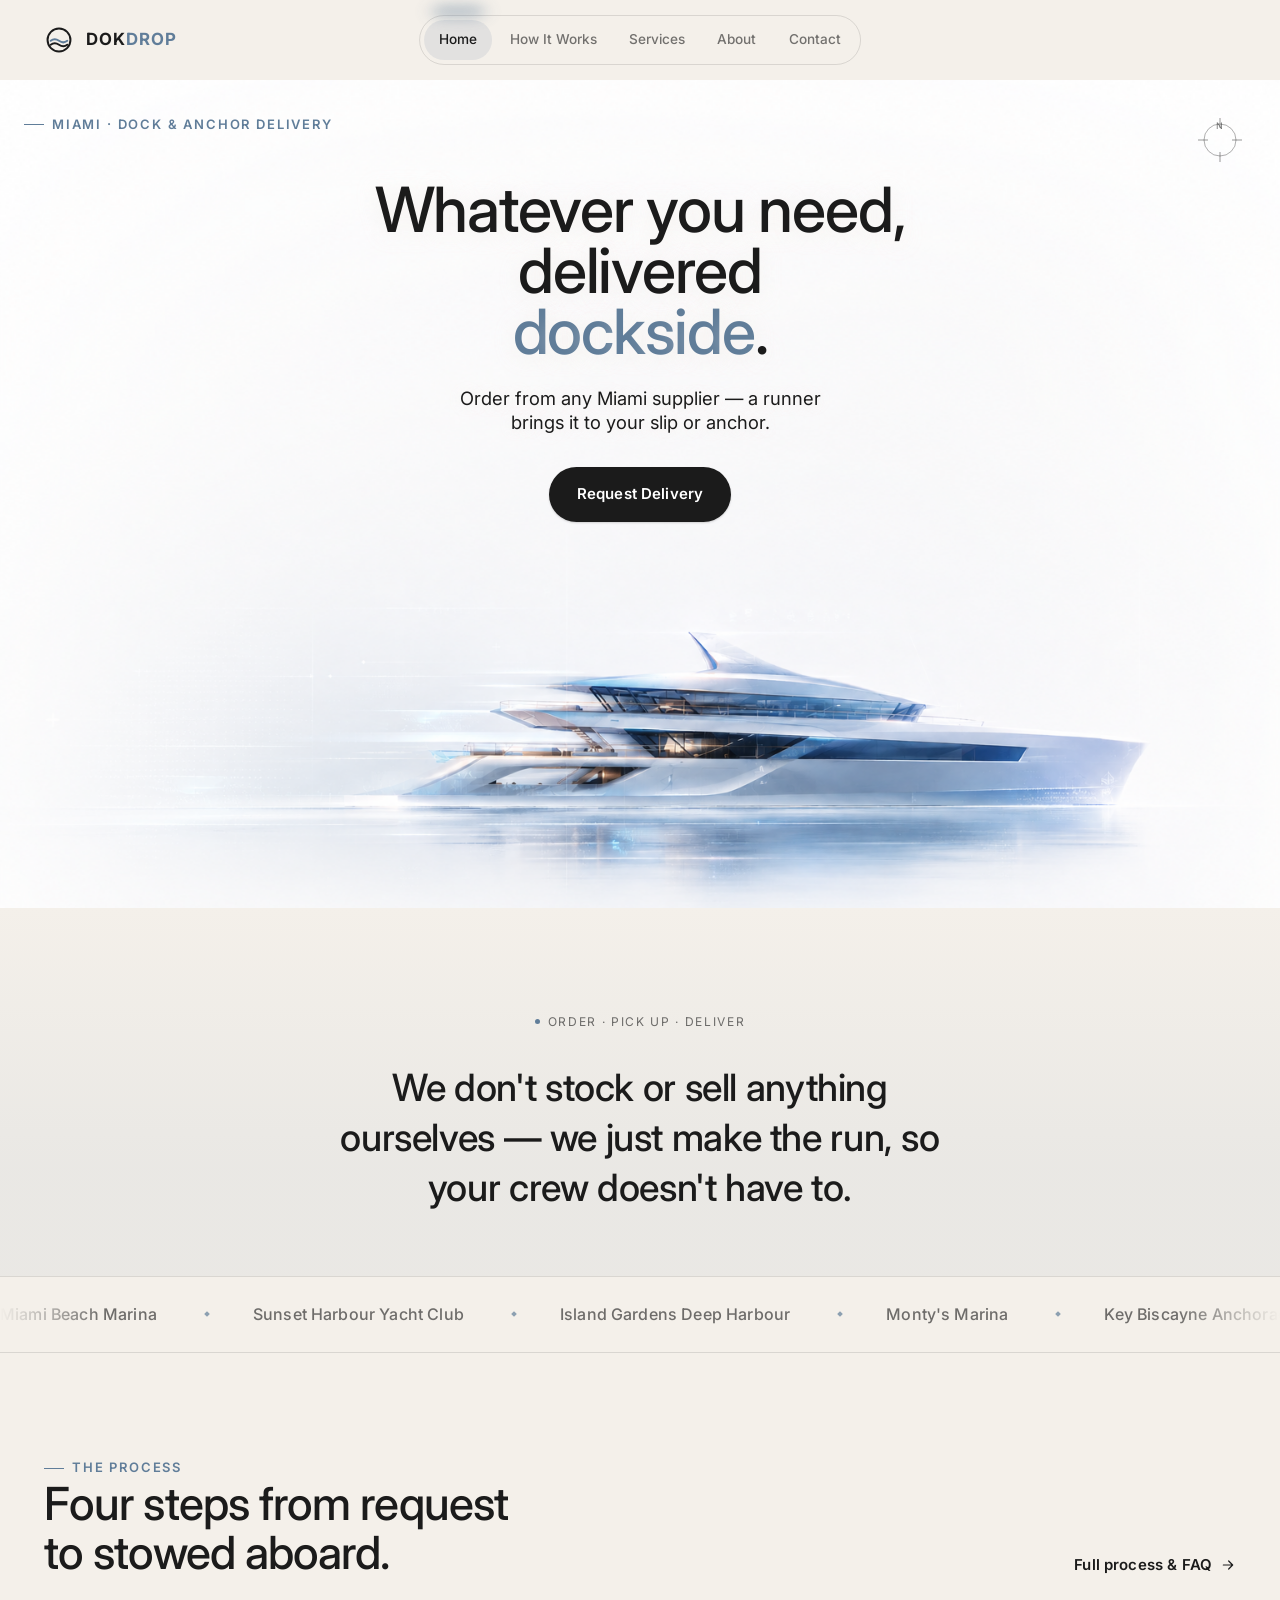
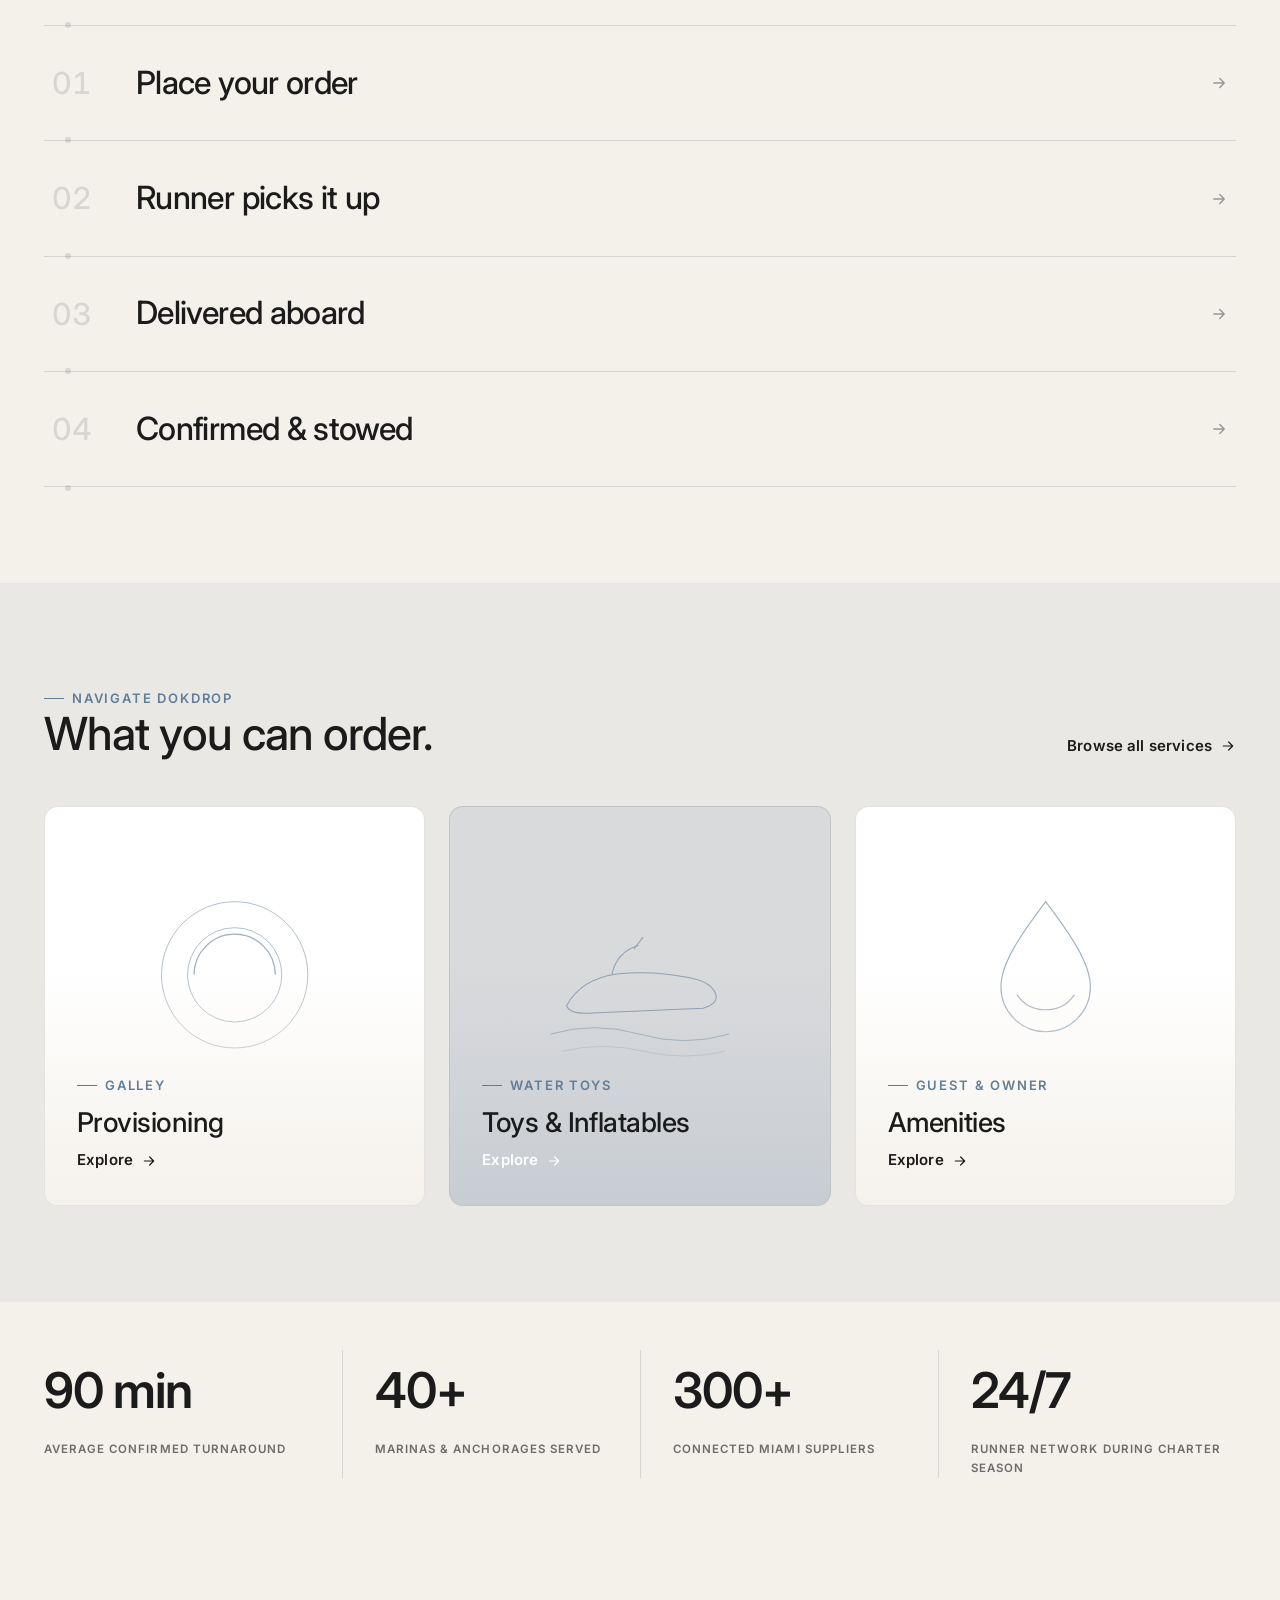
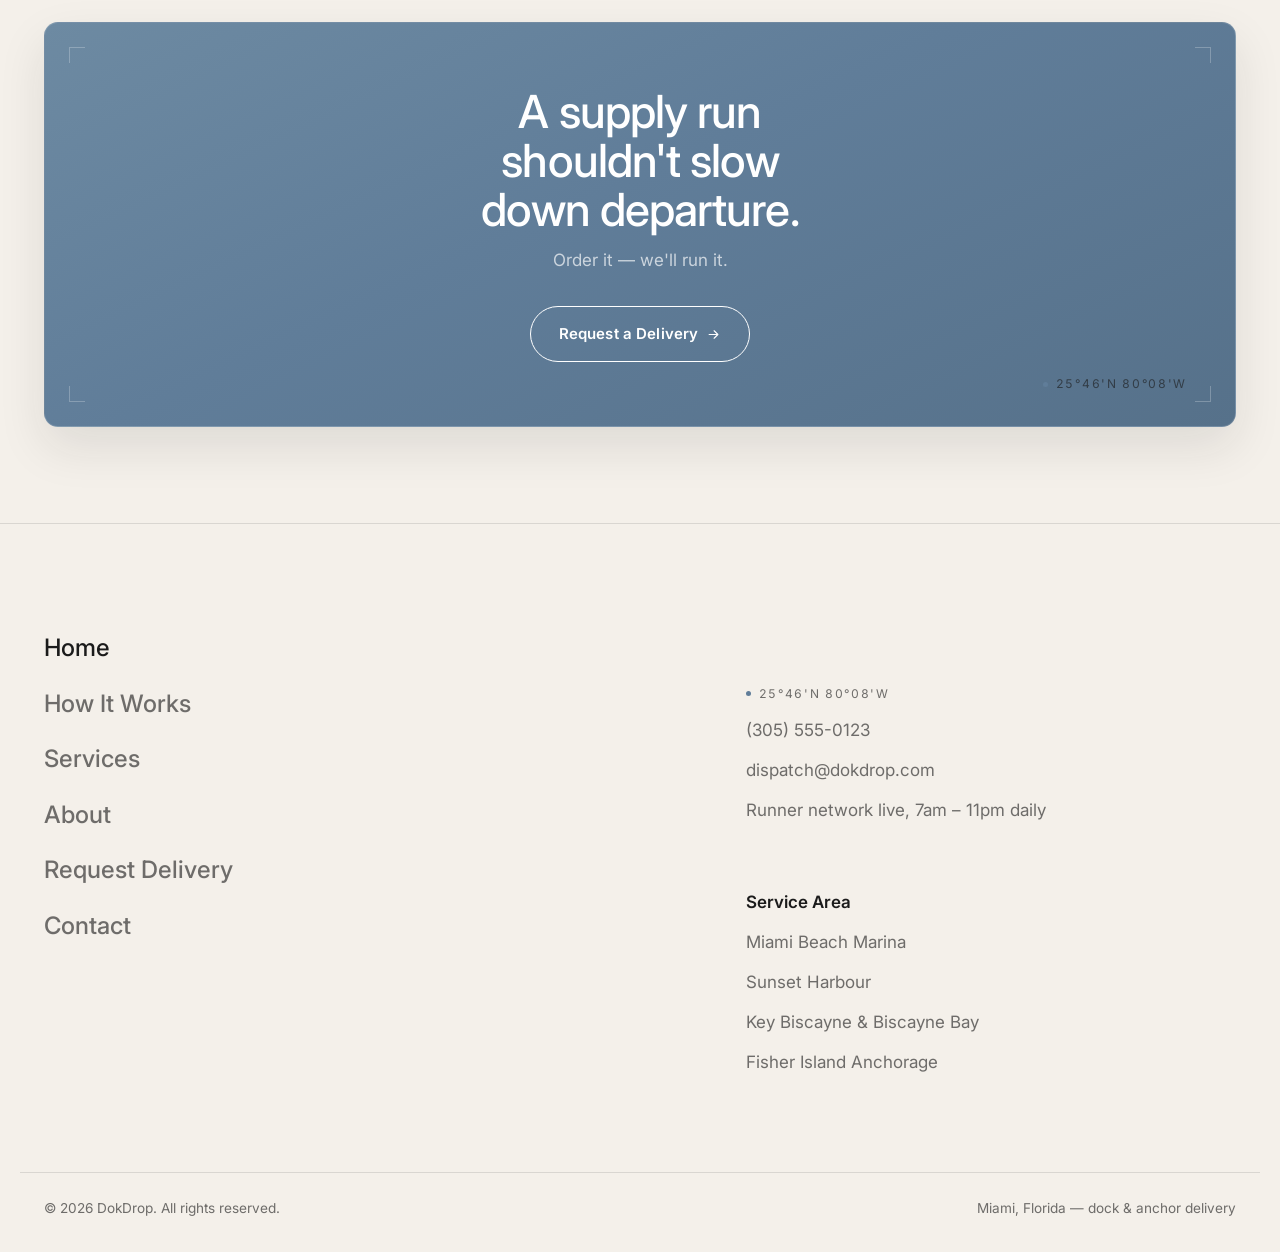
==== index.html @ 59656dbc "Reposition copy from concierge provisioning to delivery marketplace DokDrop doesn't source, quality-" ====
<!DOCTYPE html>
<html lang="en">
<head>
<meta charset="UTF-8">
<meta name="viewport" content="width=device-width, initial-scale=1">
<title>DokDrop — On-Demand Delivery for Yacht Crews, Miami</title>
<meta name="description" content="DokDrop connects yacht crews directly to Miami suppliers — markets, chandleries, liquor stores — and delivers straight to your slip or anchor. Order from who you trust; a runner brings it aboard.">
<link rel="icon" type="image/svg+xml" href="assets/images/favicon.svg">
<link rel="preconnect" href="https://fonts.googleapis.com">
<link rel="preconnect" href="https://fonts.gstatic.com" crossorigin>
<link rel="stylesheet" href="assets/css/styles.css">
<meta property="og:type" content="website">
<meta property="og:title" content="DokDrop — On-Demand Delivery for Yacht Crews">
<meta property="og:description" content="Order from any Miami supplier — a runner picks it up and brings it straight to your vessel, at dock or anchor.">
</head>
<body>
<a class="skip-link" href="#main">Skip to content</a>

<header class="site-header">
  <div class="container nav-row">
    <a href="index.html" class="brand" aria-label="DokDrop home">
      <svg class="brand-mark" viewBox="0 0 76 76" aria-hidden="true">
        <circle cx="38" cy="38" r="29" fill="none" stroke="var(--color-ink)" stroke-width="5"/>
        <path d="M17 40 Q 27 32, 38 40 T 59 40" fill="none" stroke="var(--slate)" stroke-width="5" stroke-linecap="round"/>
        <path d="M17 50 Q 27 42, 38 50 T 59 50" fill="none" stroke="var(--color-ink)" stroke-width="5" stroke-linecap="round"/>
      </svg>
      <span class="brand-word">Dok<em>Drop</em></span>
    </a>

    <nav class="tubelight-nav" aria-label="Primary">
      <div class="tubelight-nav-inner">
        <span class="tubelight-indicator" aria-hidden="true"><span class="tubelight-glow"></span></span>
        <a href="index.html" class="tubelight-item" aria-current="page"><span class="tubelight-icon"><svg viewBox="0 0 24 24"><path d="M4 11.5 12 4l8 7.5" stroke="currentColor" stroke-width="1.7" stroke-linecap="round" stroke-linejoin="round" fill="none"/><path d="M6 10v9a1 1 0 0 0 1 1h3v-5.5h4V20h3a1 1 0 0 0 1-1v-9" stroke="currentColor" stroke-width="1.7" stroke-linecap="round" stroke-linejoin="round" fill="none"/></svg></span><span class="tubelight-label">Home</span></a>
        <a href="how-it-works.html" class="tubelight-item"><span class="tubelight-icon"><svg viewBox="0 0 24 24"><path d="M3 15.5h18l-2.3 4.7H5.3L3 15.5Z" stroke="currentColor" stroke-width="1.6" stroke-linejoin="round" fill="none"/><path d="M8.5 15.5V5" stroke="currentColor" stroke-width="1.6" stroke-linecap="round"/><path d="M8.5 5 15 15.5H8.5Z" stroke="currentColor" stroke-width="1.6" stroke-linejoin="round" fill="none"/></svg></span><span class="tubelight-label">How It Works</span></a>
        <a href="services.html" class="tubelight-item"><span class="tubelight-icon"><svg viewBox="0 0 24 24"><path d="M6 8h12l-1 12.5H7L6 8Z" stroke="currentColor" stroke-width="1.6" stroke-linejoin="round" fill="none"/><path d="M9 8V6.3a3 3 0 0 1 6 0V8" stroke="currentColor" stroke-width="1.6" stroke-linecap="round" fill="none"/></svg></span><span class="tubelight-label">Services</span></a>
        <a href="about.html" class="tubelight-item"><span class="tubelight-icon"><svg viewBox="0 0 24 24"><circle cx="12" cy="5.7" r="1.8" stroke="currentColor" stroke-width="1.5"/><path d="M12 7.5V19" stroke="currentColor" stroke-width="1.6" stroke-linecap="round"/><path d="M7.5 10.5h9" stroke="currentColor" stroke-width="1.6" stroke-linecap="round"/><path d="M5 13.5a7 7 0 0 0 7 5.5 7 7 0 0 0 7-5.5" stroke="currentColor" stroke-width="1.6" stroke-linecap="round" fill="none"/></svg></span><span class="tubelight-label">About</span></a>
        <a href="contact.html" class="tubelight-item"><span class="tubelight-icon"><svg viewBox="0 0 24 24"><path d="M6.6 4.3h3l1.3 3.6-1.9 1.4a10.8 10.8 0 0 0 5.2 5.2l1.4-1.9 3.6 1.3v3a1.5 1.5 0 0 1-1.6 1.5A15.3 15.3 0 0 1 5.1 5.9a1.5 1.5 0 0 1 1.5-1.6Z" stroke="currentColor" stroke-width="1.6" stroke-linejoin="round" fill="none"/></svg></span><span class="tubelight-label">Contact</span></a>
      </div>
    </nav>
  </div>
</header>

<main id="main">

  <!-- HERO: photographic yacht render, centered in the frame, feathered into
       the cream background — crosshair grid, pin label, and compass rose
       carry the "tracked delivery" motif over the imagery. -->
  <section class="hero overlap-header">
    <span class="hero-grid-line hero-grid-v" aria-hidden="true"></span>
    <span class="hero-grid-line hero-grid-h" aria-hidden="true"></span>

    <div class="hero-eyebrow-corner">
      <span class="eyebrow">Miami · Dock &amp; Anchor Delivery</span>
    </div>

    <div class="hero-compass" aria-hidden="true">
      <svg viewBox="0 0 56 56">
        <circle cx="28" cy="28" r="16" fill="none" stroke="rgba(27,27,27,0.35)" stroke-width="1"/>
        <line x1="28" y1="6" x2="28" y2="16" stroke="rgba(27,27,27,0.45)" stroke-width="1"/>
        <line x1="28" y1="40" x2="28" y2="50" stroke="rgba(27,27,27,0.45)" stroke-width="1"/>
        <line x1="6" y1="28" x2="16" y2="28" stroke="rgba(27,27,27,0.45)" stroke-width="1"/>
        <line x1="40" y1="28" x2="50" y2="28" stroke="rgba(27,27,27,0.45)" stroke-width="1"/>
        <text x="28" y="17" text-anchor="middle" font-size="9" letter-spacing="1" fill="rgba(27,27,27,0.6)">N</text>
      </svg>
    </div>

    <div class="container hero-copy">
      <h1 class="h1-cinematic reveal-cinematic">Whatever you need, delivered<br><em class="wave-text" aria-label="dockside"><span aria-hidden="true">d</span><span aria-hidden="true">o</span><span aria-hidden="true">c</span><span aria-hidden="true">k</span><span aria-hidden="true">s</span><span aria-hidden="true">i</span><span aria-hidden="true">d</span><span aria-hidden="true">e</span></em>.</h1>
      <p class="lede reveal-cinematic" style="max-width:34ch;">Order from any Miami supplier — a runner brings it to your slip or anchor.</p>
      <div class="reveal-cinematic hero-cta-row" style="margin-top:var(--sp-6);">
        <a href="request.html" class="btn btn-primary btn-shiny"><span class="btn-shiny-label">Request Delivery</span></a>
      </div>
    </div>

    <div class="hero-visual" aria-hidden="true">
      <div class="hero-yacht-photo"></div>
    </div>
  </section>

  <!-- THREE-ACT BRAND STORY -->
  <section class="fb fb-tight" style="background:linear-gradient(180deg, var(--cream), var(--color-bg-alt) 260px);">
    <div class="container" style="text-align:center;">
      <p class="coord" style="justify-content:center; margin-bottom:var(--sp-6);">ORDER · PICK UP · DELIVER</p>
      <p class="statement center reveal-cinematic">We don't stock or sell anything ourselves — we just make the run, so your crew doesn't have to.</p>
    </div>
  </section>

  <!-- TRUST MARQUEE -->
  <div class="trust-bar">
    <div class="marquee-mask">
      <div class="marquee-track" aria-hidden="true">
        <span>Miami Beach Marina</span>
        <span>Sunset Harbour Yacht Club</span>
        <span>Island Gardens Deep Harbour</span>
        <span>Monty's Marina</span>
        <span>Key Biscayne Anchorage</span>
        <span>Fisher Island Marina</span>
        <span>Grove Harbour Marina</span>
        <span>Miami Beach Marina</span>
        <span>Sunset Harbour Yacht Club</span>
        <span>Island Gardens Deep Harbour</span>
        <span>Monty's Marina</span>
        <span>Key Biscayne Anchorage</span>
        <span>Fisher Island Marina</span>
        <span>Grove Harbour Marina</span>
      </div>
    </div>
    <p class="visually-hidden">Trusted by crews at Miami Beach Marina, Sunset Harbour Yacht Club, Island Gardens Deep Harbour, Monty's Marina, Key Biscayne Anchorage, Fisher Island Marina, and Grove Harbour Marina.</p>
  </div>

  <!-- HOW IT WORKS — INDEX ROWS -->
  <section class="section">
    <div class="container">
      <div class="header-row reveal">
        <div>
          <span class="eyebrow">The Process</span>
          <h2>Four steps from request<br>to stowed aboard.</h2>
        </div>
        <a href="how-it-works.html" class="arrow-link">Full process &amp; FAQ<svg viewBox="0 0 24 24" fill="none"><path d="M5 12h14m0 0l-6-6m6 6l-6 6" stroke="currentColor" stroke-width="1.8" stroke-linecap="round" stroke-linejoin="round"/></svg></a>
      </div>

      <div class="index-rows">
        <a href="how-it-works.html" class="index-row reveal-cinematic">
          <span class="index-num">01</span>
          <h3>Place your order</h3>
          <span class="index-row-arrow" aria-hidden="true"><svg viewBox="0 0 24 24" fill="none"><path d="M5 12h14m0 0l-6-6m6 6l-6 6" stroke="currentColor" stroke-width="1.8" stroke-linecap="round" stroke-linejoin="round"/></svg></span>
        </a>
        <a href="how-it-works.html" class="index-row reveal-cinematic" style="transition-delay:80ms;">
          <span class="index-num">02</span>
          <h3>Runner picks it up</h3>
          <span class="index-row-arrow" aria-hidden="true"><svg viewBox="0 0 24 24" fill="none"><path d="M5 12h14m0 0l-6-6m6 6l-6 6" stroke="currentColor" stroke-width="1.8" stroke-linecap="round" stroke-linejoin="round"/></svg></span>
        </a>
        <a href="how-it-works.html" class="index-row reveal-cinematic" style="transition-delay:160ms;">
          <span class="index-num">03</span>
          <h3>Delivered aboard</h3>
          <span class="index-row-arrow" aria-hidden="true"><svg viewBox="0 0 24 24" fill="none"><path d="M5 12h14m0 0l-6-6m6 6l-6 6" stroke="currentColor" stroke-width="1.8" stroke-linecap="round" stroke-linejoin="round"/></svg></span>
        </a>
        <a href="how-it-works.html" class="index-row reveal-cinematic" style="transition-delay:240ms;">
          <span class="index-num">04</span>
          <h3>Confirmed &amp; stowed</h3>
          <span class="index-row-arrow" aria-hidden="true"><svg viewBox="0 0 24 24" fill="none"><path d="M5 12h14m0 0l-6-6m6 6l-6 6" stroke="currentColor" stroke-width="1.8" stroke-linecap="round" stroke-linejoin="round"/></svg></span>
        </a>
      </div>
    </div>
  </section>

  <!-- NAVIGATE YOUR JOURNEY -->
  <section class="section" style="background:var(--color-bg-alt);">
    <div class="container">
      <div class="header-row reveal">
        <div>
          <span class="eyebrow">Navigate DokDrop</span>
          <h2>What you can order.</h2>
        </div>
        <a href="services.html" class="arrow-link">Browse all services<svg viewBox="0 0 24 24" fill="none"><path d="M5 12h14m0 0l-6-6m6 6l-6 6" stroke="currentColor" stroke-width="1.8" stroke-linecap="round" stroke-linejoin="round"/></svg></a>
      </div>

      <div class="tile-grid reveal reveal-stagger">
        <a href="services.html#galley" class="tile-card">
          <span class="tile-art" aria-hidden="true">
            <svg viewBox="0 0 300 300" fill="none">
              <circle cx="150" cy="140" r="90" stroke="#607D99" stroke-width="1"/>
              <circle cx="150" cy="140" r="58" stroke="#607D99" stroke-width="1"/>
              <path d="M100 140a50 50 0 01100 0" stroke="#607D99" stroke-width="1.6"/>
            </svg>
          </span>
          <span class="tile-body">
            <span class="eyebrow">Galley</span>
            <h3>Provisioning</h3>
            <span class="arrow-link">Explore<svg viewBox="0 0 24 24" fill="none"><path d="M5 12h14m0 0l-6-6m6 6l-6 6" stroke="currentColor" stroke-width="1.8" stroke-linecap="round" stroke-linejoin="round"/></svg></span>
          </span>
        </a>

        <a href="services.html#watertoys" class="tile-card dark">
          <span class="tile-art" aria-hidden="true">
            <svg viewBox="0 0 300 300" fill="none">
              <path d="M60 178 Q78 145 122 139 Q165 134 213 144 Q239 149 244 165 Q246 176 228 181 L92 187 Q64 189 60 178 Z" stroke="#607D99" stroke-width="1.3" fill="none"/>
              <path d="M116 139 Q122 112 148 104" stroke="#607D99" stroke-width="1.3" fill="none" stroke-linecap="round"/>
              <line x1="143" y1="108" x2="154" y2="94" stroke="#607D99" stroke-width="1.3" stroke-linecap="round"/>
              <path d="M40 213 Q95 197 150 213 T260 213" stroke="rgba(96,125,153,0.7)" stroke-width="1.2" fill="none"/>
              <path d="M55 234 Q105 222 155 234 T255 234" stroke="rgba(96,125,153,0.4)" stroke-width="1" fill="none"/>
            </svg>
          </span>
          <span class="tile-body">
            <span class="eyebrow">Water Toys</span>
            <h3>Toys &amp; Inflatables</h3>
            <span class="arrow-link">Explore<svg viewBox="0 0 24 24" fill="none"><path d="M5 12h14m0 0l-6-6m6 6l-6 6" stroke="currentColor" stroke-width="1.8" stroke-linecap="round" stroke-linejoin="round"/></svg></span>
          </span>
        </a>

        <a href="services.html#amenities" class="tile-card">
          <span class="tile-art" aria-hidden="true">
            <svg viewBox="0 0 300 300" fill="none">
              <path d="M150 50c-30 40-55 75-55 105a55 55 0 00110 0c0-30-25-65-55-105Z" stroke="#607D99" stroke-width="1.4"/>
              <path d="M115 165c9 13 20 18 35 18s26-5 35-18" stroke="#607D99" stroke-width="1.3" stroke-linecap="round"/>
            </svg>
          </span>
          <span class="tile-body">
            <span class="eyebrow">Guest &amp; Owner</span>
            <h3>Amenities</h3>
            <span class="arrow-link">Explore<svg viewBox="0 0 24 24" fill="none"><path d="M5 12h14m0 0l-6-6m6 6l-6 6" stroke="currentColor" stroke-width="1.8" stroke-linecap="round" stroke-linejoin="round"/></svg></span>
          </span>
        </a>
      </div>
    </div>
  </section>

  <!-- STATS -->
  <section class="section-tight">
    <div class="container">
      <div class="stats-row reveal reveal-stagger">
        <div class="stat">
          <span class="stat-num"><span data-count-to="90" data-suffix=" min">0</span></span>
          <span class="stat-label">Average confirmed turnaround</span>
        </div>
        <div class="stat">
          <span class="stat-num"><span data-count-to="40" data-suffix="+">0</span></span>
          <span class="stat-label">Marinas &amp; anchorages served</span>
        </div>
        <div class="stat">
          <span class="stat-num"><span data-count-to="300" data-suffix="+">0</span></span>
          <span class="stat-label">Connected Miami suppliers</span>
        </div>
        <div class="stat">
          <span class="stat-num">24/7</span>
          <span class="stat-label">Runner network during charter season</span>
        </div>
      </div>
    </div>
  </section>

  <!-- CTA -->
  <section class="section">
    <div class="container">
      <div class="cta-band reveal">
        <span class="cta-band-tick cta-band-tick-tl" aria-hidden="true"></span>
        <span class="cta-band-tick cta-band-tick-tr" aria-hidden="true"></span>
        <span class="cta-band-tick cta-band-tick-bl" aria-hidden="true"></span>
        <span class="cta-band-tick cta-band-tick-br" aria-hidden="true"></span>
        <span class="coord cta-band-coord" aria-hidden="true">25°46'N 80°08'W</span>
        <div class="cta-band-content">
          <h2 class="reveal-cinematic">A supply run shouldn't slow down departure.</h2>
          <p class="reveal-cinematic" style="transition-delay:120ms;">Order it — we'll run it.</p>
          <a href="request.html" class="btn btn-outline cta-band-btn btn-shiny reveal-cinematic" style="transition-delay:220ms;">
            <span class="btn-shiny-label">Request a Delivery</span>
            <svg viewBox="0 0 24 24" fill="none" aria-hidden="true"><path d="M5 12h14m0 0l-6-6m6 6l-6 6" stroke="currentColor" stroke-width="1.8" stroke-linecap="round" stroke-linejoin="round"/></svg>
          </a>
        </div>
      </div>
    </div>
  </section>

</main>

<footer class="mega-footer">
  <div class="container mega-footer-grid">
    <nav class="mega-footer-nav" aria-label="Footer">
      <a href="index.html" aria-current="page">Home</a>
      <a href="how-it-works.html">How It Works<sup class="rn">I</sup></a>
      <a href="services.html">Services<sup class="rn">II</sup></a>
      <a href="about.html">About<sup class="rn">III</sup></a>
      <a href="request.html">Request Delivery<sup class="rn">IV</sup></a>
      <a href="contact.html">Contact<sup class="rn">V</sup></a>
    </nav>
    <div>
      <div class="mega-footer-meta">
        <span class="coord">25°46'N 80°08'W</span>
        <a href="tel:+13055550123">(305) 555-0123</a>
        <a href="mailto:dispatch@dokdrop.com">dispatch@dokdrop.com</a>
        <span>Runner network live, 7am – 11pm daily</span>
      </div>
      <div class="mega-footer-meta">
        <span style="color:var(--color-ink); font-weight:600;">Service Area</span>
        <span>Miami Beach Marina</span>
        <span>Sunset Harbour</span>
        <span>Key Biscayne &amp; Biscayne Bay</span>
        <span>Fisher Island Anchorage</span>
      </div>
    </div>
  </div>
  <div class="container mega-footer-bottom">
    <span>© 2026 DokDrop. All rights reserved.</span>
    <span>Miami, Florida — dock &amp; anchor delivery</span>
  </div>
</footer>

<button class="scroll-compass" id="scroll-compass" aria-label="Scroll progress — return to top">
  <svg viewBox="0 0 56 56">
    <g class="compass-pointer" id="compass-pointer">
      <path d="M28 16 L34 32 L28 28 L22 32 Z" fill="var(--slate)"/>
    </g>
  </svg>
</button>

<script src="assets/js/main.js"></script>
</body>
</html>
---- assets/css/styles.css ----
/* ==========================================================================
   DokDrop — Design System
   Concierge provisioning & delivery for charter yachts, Miami.
   Clean, minimal, two-tone palette: cream + slate.
   ========================================================================== */

@import url('https://fonts.googleapis.com/css2?family=Inter:wght@400;500;600;700&display=swap');

:root {
  /* ---- Brand palette (only two hex values in the system) ---- */
  --cream: #F4F0EA;
  --slate: #607D99;

  /* ---- Neutrals (black / white, tinted via alpha only) ---- */
  --ink: #1B1B1B;
  --white: #FFFFFF;

  /* ---- Semantic ---- */
  --color-bg: var(--cream);
  --color-bg-alt: rgba(96, 125, 153, 0.07);
  --color-surface: var(--white);
  --color-ink: var(--ink);
  --color-text: var(--ink);
  --color-text-muted: rgba(27, 27, 27, 0.62);
  --color-text-faint: rgba(27, 27, 27, 0.42);
  --color-text-on-dark: var(--white);
  --color-text-on-dark-muted: rgba(255, 255, 255, 0.68);
  --color-border: rgba(27, 27, 27, 0.12);
  --color-border-dark: rgba(255, 255, 255, 0.18);
  --color-primary: var(--ink);
  --color-accent: var(--slate);
  --color-accent-strong: var(--slate);
  --color-accent-tint: rgba(96, 125, 153, 0.12);
  --color-destructive: var(--ink);
  --color-focus-ring: var(--slate);

  /* ---- Type ---- */
  --font-display: 'Inter', -apple-system, BlinkMacSystemFont, 'Segoe UI', sans-serif;
  --font-body: 'Inter', -apple-system, BlinkMacSystemFont, 'Segoe UI', sans-serif;

  --fs-body: 1.0625rem;
  --fs-small: 0.9375rem;
  --fs-eyebrow: 0.8125rem;
  --fs-h1: clamp(2.5rem, 4.6vw + 1rem, 4.5rem);
  --fs-h1-cinematic: clamp(2.1rem, 4.2vw + 1rem, 3.9rem);
  --fs-h2: clamp(1.9rem, 2.6vw + 1rem, 2.85rem);
  --fs-h3: clamp(1.4rem, 1.2vw + 1rem, 1.7rem);
  --fs-h4: 1.2rem;
  --fs-stat: clamp(2.1rem, 2.6vw + 1rem, 3.1rem);
  --fs-statement: clamp(1.5rem, 2.2vw + 1rem, 2.35rem);

  --lh-tight: 1.08;
  --lh-snug: 1.32;
  --lh-body: 1.65;

  --dur-cinematic: 700ms;
  --dur-cinematic-slow: 1000ms;

  /* ---- Space (4px scale) ---- */
  --sp-1: 0.25rem;
  --sp-2: 0.5rem;
  --sp-3: 0.75rem;
  --sp-4: 1rem;
  --sp-5: 1.5rem;
  --sp-6: 2rem;
  --sp-7: 3rem;
  --sp-8: 4rem;
  --sp-9: 6rem;
  --sp-10: 8rem;

  /* ---- Shape / Depth ---- */
  --radius-sm: 4px;
  --radius-md: 8px;
  --radius-lg: 14px;
  --radius-pill: 999px;
  --shadow-sm: 0 1px 2px rgba(27, 27, 27, 0.05);
  --shadow-md: 0 8px 24px rgba(27, 27, 27, 0.07);
  --shadow-lg: 0 20px 48px rgba(27, 27, 27, 0.10);

  /* ---- Motion ---- */
  --ease-out: cubic-bezier(0.16, 1, 0.3, 1);
  --ease-in-out: cubic-bezier(0.65, 0, 0.35, 1);
  --dur-fast: 150ms;
  --dur-base: 220ms;
  --dur-slow: 400ms;
  --dur-route: 1800ms;

  /* ---- Layout ---- */
  --container: 1240px;
  --container-narrow: 760px;
  --nav-h: 80px;
}

/* ==========================================================================
   Reset
   ========================================================================== */
*, *::before, *::after { box-sizing: border-box; }
html { scroll-behavior: smooth; }
@media (prefers-reduced-motion: reduce) {
  html { scroll-behavior: auto; }
  *, *::before, *::after {
    animation-duration: 0.001ms !important;
    animation-iteration-count: 1 !important;
    transition-duration: 0.001ms !important;
    scroll-behavior: auto !important;
  }
}

body, h1, h2, h3, h4, p, figure, blockquote, dl, dd { margin: 0; }
ul, ol { list-style: none; margin: 0; padding: 0; }
img, picture, svg { display: block; max-width: 100%; }
input, button, textarea, select { font: inherit; color: inherit; }
button { cursor: pointer; }
a { color: inherit; text-decoration: none; }

body {
  background: var(--color-bg);
  color: var(--color-text);
  font-family: var(--font-body);
  font-size: var(--fs-body);
  line-height: var(--lh-body);
  -webkit-font-smoothing: antialiased;
  min-height: 100dvh;
}

h1, h2, h3, h4 {
  font-family: var(--font-display);
  color: var(--color-ink);
  line-height: var(--lh-tight);
  font-weight: 500;
  letter-spacing: -0.02em;
}
h1 { font-size: var(--fs-h1); font-weight: 500; }
h2 { font-size: var(--fs-h2); }
h3 { font-size: var(--fs-h3); }
h4 { font-size: var(--fs-h4); font-weight: 600; letter-spacing: -0.01em; }

p { color: var(--color-text-muted); }
p.lede { font-size: 1.15rem; line-height: var(--lh-snug); color: var(--color-text); }

:focus-visible {
  outline: 2px solid var(--color-focus-ring);
  outline-offset: 3px;
  border-radius: 2px;
}

::selection { background: var(--color-accent-tint); color: var(--ink); }

/* ==========================================================================
   Utilities
   ========================================================================== */
.container {
  width: 100%;
  max-width: var(--container);
  margin-inline: auto;
  padding-inline: var(--sp-5);
}
.container-narrow { max-width: var(--container-narrow); margin-inline: auto; }

.section { padding-block: var(--sp-9); }
.section-tight { padding-block: var(--sp-7); }
@media (max-width: 767px) {
  .section { padding-block: var(--sp-8); }
}

/* Legacy "dark-section" hook — kept fully light per the clean two-tone
   direction; sections use this only for the on-slate variant below. */
.dark-section {
  background: var(--slate);
  color: var(--color-text-on-dark);
}
.dark-section h1, .dark-section h2, .dark-section h3, .dark-section h4 { color: var(--white); }
.dark-section p { color: var(--color-text-on-dark-muted); }

.eyebrow {
  display: inline-flex;
  align-items: center;
  gap: var(--sp-2);
  font-size: var(--fs-eyebrow);
  letter-spacing: 0.14em;
  text-transform: uppercase;
  font-weight: 600;
  color: var(--color-accent-strong);
}
.dark-section .eyebrow { color: var(--white); }
.eyebrow::before {
  content: '';
  width: 20px;
  height: 1px;
  background: currentColor;
}

.visually-hidden {
  position: absolute;
  width: 1px; height: 1px;
  overflow: hidden;
  clip: rect(0 0 0 0);
  white-space: nowrap;
}

.skip-link {
  position: absolute;
  left: var(--sp-4);
  top: -60px;
  background: var(--color-ink);
  color: var(--white);
  padding: var(--sp-3) var(--sp-5);
  border-radius: var(--radius-sm);
  z-index: 200;
  transition: top var(--dur-base) var(--ease-out);
}
.skip-link:focus { top: var(--sp-4); }

.text-center { text-align: center; }
.mt-0 { margin-top: 0; }

.grid { display: grid; gap: var(--sp-6); }
.grid-2 { grid-template-columns: repeat(2, 1fr); }
.grid-3 { grid-template-columns: repeat(3, 1fr); }
.grid-4 { grid-template-columns: repeat(4, 1fr); }
@media (max-width: 1023px) {
  .grid-4 { grid-template-columns: repeat(2, 1fr); }
  .grid-3 { grid-template-columns: repeat(2, 1fr); }
}
@media (max-width: 639px) {
  .grid-2, .grid-3, .grid-4 { grid-template-columns: 1fr; }
}

.header-row {
  display: flex;
  align-items: flex-end;
  justify-content: space-between;
  gap: var(--sp-6);
  margin-bottom: var(--sp-7);
}
@media (max-width: 767px) {
  .header-row { flex-direction: column; align-items: flex-start; gap: var(--sp-3); }
}

.divider {
  height: 1px;
  background: var(--color-border);
  border: 0;
  margin: 0;
}
.dark-section .divider { background: var(--color-border-dark); }

/* ==========================================================================
   Buttons
   ========================================================================== */
.btn {
  display: inline-flex;
  align-items: center;
  justify-content: center;
  gap: var(--sp-2);
  padding: 0.9rem 1.7rem;
  border-radius: var(--radius-pill);
  font-size: var(--fs-small);
  font-weight: 600;
  letter-spacing: 0.01em;
  border: 1px solid transparent;
  transition: transform var(--dur-fast) var(--ease-out),
              background-color var(--dur-base) var(--ease-out),
              border-color var(--dur-base) var(--ease-out),
              color var(--dur-base) var(--ease-out);
  white-space: nowrap;
  min-height: 44px;
}
.btn:active { transform: scale(0.97); }

.btn-primary {
  background: var(--slate);
  color: var(--white);
}
.btn-primary:hover { background: var(--ink); }

.btn-dark {
  background: var(--color-ink);
  color: var(--white);
}
.btn-dark:hover { background: var(--slate); }

.btn-outline {
  background: transparent;
  border-color: currentColor;
  color: var(--color-ink);
}
.btn-outline:hover { background: var(--color-ink); color: var(--white); border-color: var(--color-ink); }

.dark-section .btn-outline { color: var(--white); }
.dark-section .btn-outline:hover { background: var(--white); color: var(--slate); }

.btn-ghost {
  background: transparent;
  color: var(--color-ink);
  padding-inline: var(--sp-2);
}
.btn-ghost:hover { color: var(--color-accent-strong); }
.dark-section .btn-ghost { color: var(--white); }

.btn-block { width: 100%; }

.btn[disabled] { opacity: 0.5; pointer-events: none; }

/* ==========================================================================
   Navigation
   ========================================================================== */
.site-header {
  position: sticky;
  top: 0;
  z-index: 100;
  height: var(--nav-h);
  display: flex;
  align-items: center;
  background: transparent;
  border-bottom: 1px solid transparent;
  transition: background-color var(--dur-base) var(--ease-out), border-color var(--dur-base) var(--ease-out), box-shadow var(--dur-base) var(--ease-out);
}
.site-header.is-scrolled {
  background: rgba(244, 240, 234, 0.85);
  backdrop-filter: blur(10px);
  -webkit-backdrop-filter: blur(10px);
  border-color: var(--color-border);
}

.nav-row {
  position: relative;
  width: 100%;
  display: flex;
  align-items: center;
  gap: var(--sp-5);
}

.brand {
  display: flex;
  align-items: center;
  gap: var(--sp-3);
  color: var(--color-ink);
}
.brand-mark { width: 30px; height: 30px; flex-shrink: 0; }
.brand-word {
  font-family: var(--font-display);
  font-size: 1.05rem;
  font-weight: 700;
  letter-spacing: 0.06em;
  text-transform: uppercase;
}
.brand-word em { font-style: normal; color: var(--slate); }

/* Roman-numeral wayfinding: kept only in the footer sitemap, hidden here */
.rn { display: none; }

/* ---- Tubelight navbar: pill nav with icon+label items and a sliding
   glow indicator behind the active/hovered item. No CTA — the site's
   calls to action live in-page (hero, CTA bands). ---- */
.tubelight-nav {
  position: absolute;
  left: 50%;
  top: 50%;
  transform: translate(-50%, -50%);
  display: flex;
}
@media (max-width: 640px) {
  .tubelight-nav { position: static; left: auto; top: auto; transform: none; margin-left: auto; }
}
.tubelight-nav-inner {
  position: relative;
  display: flex;
  align-items: center;
  gap: 2px;
  background: transparent;
  border: 1px solid var(--color-border);
  border-radius: var(--radius-pill);
  padding: 4px;
}
.tubelight-item {
  position: relative;
  z-index: 2;
  display: flex;
  align-items: center;
  gap: 0.4rem;
  padding: 0.55rem 0.95rem;
  border-radius: var(--radius-pill);
  font-size: 0.85rem;
  font-weight: 500;
  color: rgba(27, 27, 27, 0.6);
  transition: color var(--dur-base) var(--ease-out);
}
.tubelight-item:hover { color: var(--color-ink); }
.tubelight-item[aria-current="page"] { color: var(--color-ink); }
.tubelight-icon { display: none; flex-shrink: 0; }
.tubelight-icon svg { width: 17px; height: 17px; }
.tubelight-label { white-space: nowrap; }

.tubelight-indicator {
  position: absolute;
  top: 4px;
  bottom: 4px;
  left: 0;
  width: 0;
  z-index: 1;
  border-radius: var(--radius-pill);
  background: var(--color-accent-tint);
  transition: left var(--dur-base) var(--ease-out), width var(--dur-base) var(--ease-out), opacity var(--dur-base) var(--ease-out);
  opacity: 0;
  pointer-events: none;
}
.tubelight-indicator.is-active { opacity: 1; }
.tubelight-glow {
  position: absolute;
  top: -11px;
  left: 50%;
  width: 70%;
  height: 5px;
  transform: translateX(-50%);
  border-radius: 999px;
  background: var(--slate);
  filter: blur(7px);
  opacity: 0.75;
}
.tubelight-glow::before {
  content: '';
  position: absolute;
  inset: -8px -16px;
  background: radial-gradient(ellipse, rgba(96, 125, 153, 0.4), transparent 72%);
}

@media (max-width: 640px) {
  .tubelight-label { display: none; }
  .tubelight-icon { display: flex; }
  .tubelight-item { padding: 0.55rem 0.6rem; }
  .tubelight-nav-inner { gap: 0; }
}
@media (prefers-reduced-motion: reduce) {
  .tubelight-indicator { transition: none; }
}

.mobile-only { display: none; }
@media (max-width: 900px) { .mobile-only { display: block; } }

/* ==========================================================================
   Hero — full-bleed yacht photo, text pinned to the top half
   ========================================================================== */
.hero {
  position: relative;
  min-height: 92vh;
  overflow: hidden;
  background: var(--cream);
  color: var(--color-text);
}
.hero-grid-line { position: absolute; background: rgba(27, 27, 27, 0.12); z-index: 1; pointer-events: none; }
.hero-grid-v { top: 0; bottom: 0; left: 50%; width: 1px; }
.hero-grid-h { left: 0; right: 0; top: 40%; height: 1px; }

.hero-eyebrow-corner {
  position: absolute;
  top: var(--sp-6);
  left: var(--sp-5);
  z-index: 3;
  font-size: 0.7rem;
  letter-spacing: 0.13em;
}
@media (min-width: 640px) {
  .hero-eyebrow-corner { left: calc((100% - min(100% - var(--sp-5) * 2, 1240px)) / 2); }
}

.hero-compass {
  position: absolute;
  top: var(--sp-6);
  right: var(--sp-6);
  width: 56px;
  height: 56px;
  z-index: 3;
}
.hero-compass svg { width: 100%; height: 100%; }

.hero-copy {
  position: absolute;
  z-index: 3;
  top: 9%;
  left: 50%;
  transform: translateX(-50%);
  width: 100%;
  max-width: 780px;
  padding-inline: var(--sp-5);
  text-align: center;
}
.hero-copy h1 {
  color: var(--color-ink);
  margin-top: var(--sp-5);
  text-shadow: 0 2px 20px rgba(244, 240, 234, 0.7);
}
.hero-copy h1 em { font-style: normal; color: var(--slate); }
.hero-copy .lede { margin-inline: auto; margin-top: var(--sp-5); text-shadow: 0 1px 12px rgba(244, 240, 234, 0.7); }
.hero-cta-row { display: flex; justify-content: center; }

/* ---- Wave text — per-letter bounce, adapted from a React "wave-text"
   component into plain CSS keyframes (no JS/motion library needed) ---- */
.wave-text { display: inline-flex; }
.wave-text span {
  display: inline-block;
  animation: wave-bounce 1.3s ease-in-out 1;
}
.wave-text span:nth-child(1) { animation-delay: 0.00s; }
.wave-text span:nth-child(2) { animation-delay: 0.06s; }
.wave-text span:nth-child(3) { animation-delay: 0.12s; }
.wave-text span:nth-child(4) { animation-delay: 0.18s; }
.wave-text span:nth-child(5) { animation-delay: 0.24s; }
.wave-text span:nth-child(6) { animation-delay: 0.30s; }
.wave-text span:nth-child(7) { animation-delay: 0.36s; }
.wave-text span:nth-child(8) { animation-delay: 0.42s; }
@keyframes wave-bounce {
  0%, 60%, 100% { transform: translateY(0); }
  30% { transform: translateY(-0.14em); }
}

.hero-visual { position: absolute; inset: 0; z-index: 2; }
.hero-yacht-photo {
  position: absolute;
  inset: 0;
  background-image: url('../images/hero-yacht-render.png');
  background-size: cover;
  background-position: center 66%;
  background-repeat: no-repeat;
}

.pin-dot {
  position: absolute;
  width: 13px;
  height: 13px;
  border-radius: 3px;
  background: var(--ink);
  opacity: 0.6;
  transform: translate(-50%, -50%);
}
.pin-dot::before,
.pin-dot::after {
  content: '';
  position: absolute;
  background: var(--cream);
}
.pin-dot::before { left: 50%; top: 3px; bottom: 3px; width: 1px; transform: translateX(-50%); }
.pin-dot::after { top: 50%; left: 3px; right: 3px; height: 1px; transform: translateY(-50%); }

@media (max-width: 900px) {
  .hero { min-height: 82vh; }
  .hero-grid-line,
  .hero-compass,
  .pin-dot,
  .pin-tag { display: none; }
  .hero-copy { top: 11%; left: 50%; }
  .hero-copy h1 { font-size: clamp(2rem, 8vw, 2.75rem); }
}

/* ---- Primary button — flat dark crosshair-tag style (matches the pin-tag
   labels used over the hero chart); gleam sweep applied via .btn-shiny ---- */
.btn-primary {
  background: var(--ink);
  color: var(--white);
  box-shadow: 0 1px 2px rgba(27, 27, 27, 0.18);
}
.btn-primary:hover { background: var(--slate); }
.btn-primary:active { transform: scale(0.97); }


/* ---- Crosshair location pin (mirrors the reference site's map pins) ---- */
.pin-tag {
  position: absolute;
  display: inline-flex;
  align-items: center;
  gap: 0.5rem;
  transform: translate(-50%, -50%);
}
.pin-tag .pin-cross {
  width: 22px;
  height: 22px;
  border-radius: var(--radius-sm);
  background: var(--ink);
  flex-shrink: 0;
  position: relative;
}
.pin-tag .pin-cross::before,
.pin-tag .pin-cross::after {
  content: '';
  position: absolute;
  background: var(--white);
}
.pin-tag .pin-cross::before { left: 50%; top: 5px; bottom: 5px; width: 1.5px; transform: translateX(-50%); }
.pin-tag .pin-cross::after { top: 50%; left: 5px; right: 5px; height: 1.5px; transform: translateY(-50%); }
.pin-tag .pin-label {
  font-size: 0.72rem;
  font-weight: 600;
  letter-spacing: 0.06em;
  text-transform: uppercase;
  color: var(--ink);
  background: var(--white);
  padding: 0.4rem 0.7rem;
  border-radius: var(--radius-sm);
  white-space: nowrap;
  box-shadow: var(--shadow-sm);
}
@media (max-width: 900px) { .pin-tag { display: none; } }

/* ==========================================================================
   Trust bar / marquee
   ========================================================================== */
.trust-bar {
  position: relative;
  border-top: 1px solid var(--color-border);
  border-bottom: 1px solid var(--color-border);
  padding-block: var(--sp-5);
  background: var(--color-bg);
}
.marquee-mask {
  overflow: hidden;
  mask-image: linear-gradient(90deg, transparent 0, #000 8%, #000 92%, transparent 100%);
  -webkit-mask-image: linear-gradient(90deg, transparent 0, #000 8%, #000 92%, transparent 100%);
}
.marquee-track {
  display: flex;
  align-items: baseline;
  gap: var(--sp-9);
  width: max-content;
  animation: marquee 38s linear infinite;
}
@media (prefers-reduced-motion: reduce) { .marquee-track { animation: none; overflow-x: auto; } }
@keyframes marquee {
  from { transform: translateX(0); }
  to { transform: translateX(-50%); }
}
.marquee-track span {
  position: relative;
  font-family: var(--font-display);
  font-weight: 500;
  font-size: 1rem;
  letter-spacing: 0.01em;
  color: var(--color-text-muted);
  white-space: nowrap;
}
.marquee-track span:not(:last-child)::after {
  content: '';
  position: absolute;
  right: calc(-1 * var(--sp-9) / 2 - 2px);
  top: 50%;
  width: 4px;
  height: 4px;
  transform: translate(50%, -50%) rotate(45deg);
  background: var(--slate);
  opacity: 0.7;
}

/* ==========================================================================
   Steps / How it works
   ========================================================================== */
.steps {
  display: grid;
  grid-template-columns: repeat(4, 1fr);
  gap: var(--sp-6);
  counter-reset: step;
}
@media (max-width: 1023px) { .steps { grid-template-columns: repeat(2, 1fr); } }
@media (max-width: 639px) { .steps { grid-template-columns: 1fr; } }

.step {
  position: relative;
  padding-top: var(--sp-6);
  border-top: 1px solid var(--color-border);
}
.step .step-number {
  font-family: var(--font-display);
  font-size: 1.9rem;
  font-weight: 600;
  color: var(--slate);
  display: block;
  margin-bottom: var(--sp-3);
}
.step h4 { margin-bottom: var(--sp-2); }

/* ==========================================================================
   Cards
   ========================================================================== */
.card {
  background: var(--color-surface);
  border: 1px solid var(--color-border);
  border-radius: var(--radius-lg);
  padding: var(--sp-6);
  transition: transform var(--dur-base) var(--ease-out), box-shadow var(--dur-base) var(--ease-out), border-color var(--dur-base) var(--ease-out);
}
.card:hover { transform: translateY(-3px); box-shadow: var(--shadow-md); border-color: transparent; }

.service-card { display: flex; flex-direction: column; gap: var(--sp-4); }
.service-card .icon-badge {
  width: 48px; height: 48px;
  display: flex; align-items: center; justify-content: center;
  border-radius: var(--radius-md);
  background: var(--color-accent-tint);
  color: var(--slate);
}
.service-card .icon-badge svg { width: 24px; height: 24px; }
.service-card ul { display: flex; flex-direction: column; gap: var(--sp-2); margin-top: var(--sp-2); }
.service-card ul li {
  font-size: var(--fs-small);
  color: var(--color-text-muted);
  padding-left: var(--sp-4);
  position: relative;
}
.service-card ul li::before {
  content: '';
  position: absolute; left: 0; top: 0.6em;
  width: 6px; height: 1px;
  background: var(--slate);
}

/* ---- Testimonial section (light, quiet) ---- */
.ocean-depth {
  background: var(--color-bg-alt);
}
.ocean-bg {
  position: absolute;
  inset: 0;
  overflow: hidden;
  pointer-events: none;
  z-index: 0;
}
.ocean-bg svg { width: 100%; height: 100%; }
.ocean-bg .ocean-line { fill: none; stroke-linecap: round; }

.quote-mark {
  display: block;
  font-family: var(--font-display);
  font-size: 5.5rem;
  line-height: 1;
  color: var(--slate);
  opacity: 0.35;
  margin-bottom: calc(-1 * var(--sp-4));
}
.attribution {
  margin-top: var(--sp-6);
  display: inline-flex;
  align-items: center;
  gap: var(--sp-3);
  font-size: 0.75rem;
  letter-spacing: 0.12em;
  text-transform: uppercase;
  font-weight: 600;
  color: var(--color-text-muted);
}
.attribution::before {
  content: '';
  width: 28px; height: 1px;
  background: var(--slate);
}

/* ==========================================================================
   Stats
   ========================================================================== */
.stats-row {
  display: grid;
  grid-template-columns: repeat(4, 1fr);
}
.stat {
  padding-left: var(--sp-6);
  border-left: 1px solid var(--color-border);
}
.stat:first-child { border-left: none; padding-left: 0; }
.dark-section .stat { border-left-color: var(--color-border-dark); }
@media (max-width: 767px) {
  .stats-row { grid-template-columns: repeat(2, 1fr); row-gap: var(--sp-6); }
  .stat:nth-child(2n+1) { border-left: none; padding-left: 0; }
}
@media (max-width: 480px) {
  .stats-row { grid-template-columns: 1fr; }
  .stat { border-left: none !important; padding-left: 0 !important; border-top: 1px solid var(--color-border); padding-top: var(--sp-5); }
  .dark-section .stat { border-top-color: var(--color-border-dark); }
  .stat:first-child { border-top: none; padding-top: 0; }
}
.stat .stat-num {
  font-family: var(--font-display);
  font-size: var(--fs-stat);
  color: var(--color-ink);
  display: block;
  font-weight: 600;
  letter-spacing: -0.02em;
}
.dark-section .stat .stat-num { color: var(--white); }
.stat .stat-label {
  display: block;
  margin-top: var(--sp-2);
  font-size: 0.72rem;
  color: var(--color-text-muted);
  letter-spacing: 0.09em;
  text-transform: uppercase;
  font-weight: 600;
}
.dark-section .stat .stat-label { color: var(--color-text-on-dark-muted); }

/* ==========================================================================
   Reveal-on-scroll
   ========================================================================== */
.reveal {
  opacity: 0;
  transform: translateY(14px);
  transition: opacity var(--dur-slow) var(--ease-out), transform var(--dur-slow) var(--ease-out);
}
.reveal.is-visible { opacity: 1; transform: translateY(0); }
.reveal-stagger.is-visible > * { transition-delay: calc(var(--stagger-i, 0) * 70ms); }
@media (prefers-reduced-motion: reduce) {
  .reveal { opacity: 1; transform: none; transition: none; }
}

/* ==========================================================================
   CTA band — engraved panel with cursor-tracked sheen and register marks
   ========================================================================== */
.cta-band {
  position: relative;
  overflow: hidden;
  background: linear-gradient(155deg, #6d8aa2 0%, var(--slate) 45%, #56718a 100%);
  color: var(--white);
  border: 1px solid rgba(255, 255, 255, 0.14);
  border-radius: var(--radius-lg);
  box-shadow: var(--shadow-lg);
  min-height: 320px;
  display: flex;
  flex-direction: column;
  align-items: center;
  justify-content: center;
  text-align: center;
  padding: var(--sp-8) var(--sp-6);
}
.cta-band-media,
.cta-band-scrim { display: none; }

/* Cursor-tracked sheen — a soft light following the pointer, not a spotlight */
.cta-band::before {
  content: '';
  position: absolute;
  inset: 0;
  background: radial-gradient(480px circle at var(--spot-x, 50%) var(--spot-y, 15%), rgba(255, 255, 255, 0.14), transparent 62%);
  opacity: 0;
  transition: opacity var(--dur-slow) var(--ease-out);
  pointer-events: none;
}
.cta-band:hover::before { opacity: 1; }

/* Register-mark corners, echoing the hero's chart/compass motif */
.cta-band-tick {
  position: absolute;
  width: 16px;
  height: 16px;
  border: 0 solid rgba(255, 255, 255, 0.34);
  opacity: 0.7;
  transition: transform var(--dur-slow) var(--ease-out), opacity var(--dur-slow) var(--ease-out);
  pointer-events: none;
}
.cta-band-tick-tl { top: var(--sp-5); left: var(--sp-5); border-width: 1px 0 0 1px; }
.cta-band-tick-tr { top: var(--sp-5); right: var(--sp-5); border-width: 1px 1px 0 0; }
.cta-band-tick-bl { bottom: var(--sp-5); left: var(--sp-5); border-width: 0 0 1px 1px; }
.cta-band-tick-br { bottom: var(--sp-5); right: var(--sp-5); border-width: 0 1px 1px 0; }
.cta-band:hover .cta-band-tick-tl { transform: translate(-3px, -3px); opacity: 1; }
.cta-band:hover .cta-band-tick-tr { transform: translate(3px, -3px); opacity: 1; }
.cta-band:hover .cta-band-tick-bl { transform: translate(-3px, 3px); opacity: 1; }
.cta-band:hover .cta-band-tick-br { transform: translate(3px, 3px); opacity: 1; }

/* Coordinate stamp — quiet nod to the delivery/tracking motif */
.cta-band-coord {
  position: absolute;
  z-index: 2;
  bottom: var(--sp-6);
  right: var(--sp-7);
  color: var(--color-text-on-dark-muted);
}
.cta-band-coord::before { background: var(--white); animation: coord-pulse 2.6s var(--ease-in-out) infinite; }
@media (max-width: 639px) { .cta-band-coord { display: none; } }

@keyframes coord-pulse {
  0%, 100% { opacity: 0.45; transform: scale(0.8); }
  50% { opacity: 1; transform: scale(1.15); }
}

.cta-band-content {
  position: relative;
  z-index: 2;
  display: flex;
  flex-direction: column;
  align-items: center;
  gap: var(--sp-5);
  max-width: 34ch;
}
.cta-band h2 { color: var(--white); max-width: 18ch; }
.cta-band p { color: var(--color-text-on-dark-muted); margin-top: calc(-1 * var(--sp-3)); }
.cta-band .btn { margin-top: var(--sp-2); }
.cta-band .btn-outline { color: var(--white); }
.cta-band .btn-outline:hover {
  background: rgba(255, 255, 255, 0.08);
  border-color: var(--white);
  transform: translateY(-2px);
  box-shadow: 0 14px 32px rgba(20, 30, 40, 0.25);
}
.cta-band-btn svg { width: 15px; height: 15px; transition: transform var(--dur-base) var(--ease-out); }
.cta-band-btn:hover svg { transform: translateX(4px); }

/* ---- Shiny button — periodic gleam sweep --------------------------------
   Adapted from a React/Framer Motion "ShinyButton" component into a plain
   CSS @property-driven animation (no JS/React needed to drive --shine-x). */
@property --shine-x {
  syntax: '<percentage>';
  inherits: false;
  initial-value: 100%;
}
.btn-shiny { position: relative; }
.btn-shiny-label {
  display: inline-block;
  -webkit-mask-image: linear-gradient(-75deg, #000 calc(var(--shine-x) + 20%), rgba(0, 0, 0, 0.35) calc(var(--shine-x) + 30%), #000 calc(var(--shine-x) + 100%));
  mask-image: linear-gradient(-75deg, #000 calc(var(--shine-x) + 20%), rgba(0, 0, 0, 0.35) calc(var(--shine-x) + 30%), #000 calc(var(--shine-x) + 100%));
  animation: btn-shine-sweep 3.6s ease-in-out infinite;
}
.btn-shiny::after {
  content: '';
  position: absolute;
  inset: 0;
  border-radius: inherit;
  pointer-events: none;
  background: linear-gradient(-75deg, transparent calc(var(--shine-x) + 15%), rgba(255, 255, 255, 0.5) calc(var(--shine-x) + 25%), transparent calc(var(--shine-x) + 35%));
  mix-blend-mode: screen;
  animation: btn-shine-sweep 3.6s ease-in-out infinite;
}
.btn-shiny:hover .btn-shiny-label,
.btn-shiny:hover::after { animation-duration: 1.15s; }
.btn-shiny:hover::after {
  background: linear-gradient(-75deg, transparent calc(var(--shine-x) + 10%), rgba(255, 255, 255, 0.75) calc(var(--shine-x) + 22%), transparent calc(var(--shine-x) + 34%));
}
@keyframes btn-shine-sweep {
  0% { --shine-x: 100%; }
  40% { --shine-x: -100%; }
  100% { --shine-x: -100%; }
}
@media (prefers-reduced-motion: reduce) {
  .btn-shiny-label, .btn-shiny::after { animation: none; }
}

/* ==========================================================================
   Forms
   ========================================================================== */
.form-grid {
  display: grid;
  grid-template-columns: repeat(2, 1fr);
  gap: var(--sp-5);
}
@media (max-width: 639px) { .form-grid { grid-template-columns: 1fr; } }
.field { display: flex; flex-direction: column; gap: var(--sp-2); }
.field.full { grid-column: 1 / -1; }
.field label {
  font-size: var(--fs-small);
  font-weight: 600;
  color: var(--color-ink);
}
.field .hint { font-size: 0.82rem; color: var(--color-text-muted); }
.field input[type="text"],
.field input[type="email"],
.field input[type="tel"],
.field input[type="date"],
.field input[type="time"],
.field select,
.field textarea {
  background: var(--color-surface);
  border: 1px solid var(--color-border);
  border-radius: var(--radius-sm);
  padding: 0.85rem 1rem;
  font-size: 1rem;
  color: var(--color-text);
  min-height: 44px;
  transition: border-color var(--dur-fast) var(--ease-out), box-shadow var(--dur-fast) var(--ease-out);
}
.field textarea { min-height: 120px; resize: vertical; }
.field input:focus, .field select:focus, .field textarea:focus {
  border-color: var(--slate);
  box-shadow: 0 0 0 3px var(--color-accent-tint);
  outline: none;
}
.field input:invalid[data-touched="true"],
.field.has-error input,
.field.has-error textarea,
.field.has-error select {
  border-color: var(--color-destructive);
  border-width: 1.5px;
}
.field .error-msg {
  font-size: 0.82rem;
  color: var(--color-destructive);
  font-weight: 600;
  display: none;
}
.field.has-error .error-msg { display: block; }

.pill-group { display: flex; flex-wrap: wrap; gap: var(--sp-3); }
.pill-choice { position: relative; }
.pill-choice input { position: absolute; opacity: 0; width: 44px; height: 44px; margin: 0; cursor: pointer; }
.pill-choice label {
  display: inline-flex;
  align-items: center;
  gap: var(--sp-2);
  padding: 0.6rem 1.1rem;
  border: 1px solid var(--color-border);
  border-radius: var(--radius-pill);
  font-size: var(--fs-small);
  font-weight: 500;
  cursor: pointer;
  transition: background var(--dur-fast) var(--ease-out), border-color var(--dur-fast) var(--ease-out), color var(--dur-fast) var(--ease-out);
  min-height: 44px;
}
.pill-choice input:checked + label {
  background: var(--slate);
  border-color: var(--slate);
  color: var(--white);
}
.pill-choice input:focus-visible + label { outline: 2px solid var(--color-focus-ring); outline-offset: 2px; }

.form-status {
  display: none;
  align-items: center;
  gap: var(--sp-3);
  padding: var(--sp-5);
  border-radius: var(--radius-md);
  background: var(--slate);
  color: var(--white);
  margin-top: var(--sp-5);
}
.form-status.is-visible { display: flex; }
.form-status svg { width: 22px; height: 22px; flex-shrink: 0; }

/* ==========================================================================
   FAQ accordion
   ========================================================================== */
.faq-item { border-bottom: 1px solid var(--color-border); }
.faq-item summary {
  display: flex;
  align-items: center;
  justify-content: space-between;
  gap: var(--sp-5);
  padding-block: var(--sp-5);
  cursor: pointer;
  font-family: var(--font-display);
  font-size: 1.1rem;
  font-weight: 500;
  color: var(--color-ink);
  list-style: none;
}
.faq-item summary::-webkit-details-marker { display: none; }
.faq-item .faq-icon {
  flex-shrink: 0;
  width: 22px; height: 22px;
  position: relative;
}
.faq-item .faq-icon::before, .faq-item .faq-icon::after {
  content: '';
  position: absolute;
  background: var(--slate);
  transition: transform var(--dur-base) var(--ease-out);
}
.faq-item .faq-icon::before { top: 50%; left: 0; width: 100%; height: 1.5px; transform: translateY(-50%); }
.faq-item .faq-icon::after { left: 50%; top: 0; height: 100%; width: 1.5px; transform: translateX(-50%); }
.faq-item[open] .faq-icon::after { transform: translateX(-50%) rotate(90deg); opacity: 0; }
.faq-item p { padding-bottom: var(--sp-5); max-width: 65ch; }

/* ==========================================================================
   Footer
   ========================================================================== */
.site-footer {
  background: var(--color-bg);
  color: var(--color-text-muted);
  padding-block: var(--sp-9) var(--sp-6);
}
.footer-grid {
  display: grid;
  grid-template-columns: 1.4fr 1fr 1fr 1fr;
  gap: var(--sp-7);
}
@media (max-width: 900px) { .footer-grid { grid-template-columns: 1fr 1fr; } }
@media (max-width: 560px) { .footer-grid { grid-template-columns: 1fr; } }
.footer-brand .brand { margin-bottom: var(--sp-4); }
.footer-col h4 { color: var(--color-ink); font-family: var(--font-body); font-size: var(--fs-small); text-transform: uppercase; letter-spacing: 0.08em; margin-bottom: var(--sp-4); }
.footer-col ul { display: flex; flex-direction: column; gap: var(--sp-3); }
.footer-col a:hover { color: var(--color-ink); }
.footer-bottom {
  margin-top: var(--sp-8);
  padding-top: var(--sp-5);
  border-top: 1px solid var(--color-border);
  display: flex;
  justify-content: space-between;
  align-items: center;
  gap: var(--sp-4);
  flex-wrap: wrap;
  font-size: 0.85rem;
}

/* ==========================================================================
   Page header (interior pages)
   ========================================================================== */
.page-header {
  padding-top: var(--sp-9);
  padding-bottom: var(--sp-7);
  background: var(--color-bg);
  color: var(--color-text);
}
@media (max-width: 767px) {
  .page-header { padding-top: var(--sp-7); padding-bottom: var(--sp-6); }
}
.page-header h1 { color: var(--color-ink); margin-top: var(--sp-4); }
.page-header p.lede { color: var(--color-text-muted); max-width: 60ch; }
.breadcrumb { font-size: var(--fs-small); color: var(--color-text-muted); }
.breadcrumb a:hover { color: var(--color-ink); }

/* ==========================================================================
   Misc components
   ========================================================================== */
.tag {
  display: inline-flex;
  align-items: center;
  padding: 0.3rem 0.75rem;
  border-radius: var(--radius-pill);
  background: var(--color-accent-tint);
  color: var(--slate);
  font-size: 0.78rem;
  font-weight: 600;
  letter-spacing: 0.03em;
}

.list-check { display: flex; flex-direction: column; gap: var(--sp-4); }
.list-check li { display: flex; align-items: flex-start; gap: var(--sp-3); }
.list-check svg { flex-shrink: 0; width: 20px; height: 20px; margin-top: 2px; color: var(--slate); }

.timeline { position: relative; padding-left: var(--sp-7); }
.timeline::before {
  content: '';
  position: absolute; left: 7px; top: 6px; bottom: 6px;
  width: 1px;
  background: var(--color-border);
}
.timeline-item { position: relative; padding-bottom: var(--sp-8); }
.timeline-item:last-child { padding-bottom: 0; }
.timeline-item::before {
  content: '';
  position: absolute; left: calc(-1 * var(--sp-7) + 2px); top: 6px;
  width: 12px; height: 12px;
  border-radius: 50%;
  background: var(--cream);
  border: 2px solid var(--slate);
}
.timeline-item .timeline-time {
  font-size: var(--fs-eyebrow);
  letter-spacing: 0.1em;
  text-transform: uppercase;
  color: var(--slate);
  font-weight: 600;
}

.map-frame {
  border-radius: var(--radius-lg);
  overflow: hidden;
  border: 1px solid var(--color-border);
  aspect-ratio: 16/10;
}
.map-frame img { width: 100%; height: 100%; object-fit: cover; }

.avatar-photo {
  border-radius: var(--radius-lg);
  overflow: hidden;
  aspect-ratio: 4/5;
}
.avatar-photo img { width: 100%; height: 100%; object-fit: cover; }

.two-col {
  display: grid;
  grid-template-columns: 1fr 1fr;
  gap: var(--sp-8);
  align-items: center;
}
.two-col-form {
  grid-template-columns: 1.6fr 1fr;
  align-items: flex-start;
}
.two-col-form-narrow {
  grid-template-columns: 1.2fr 1fr;
  align-items: flex-start;
}
@media (max-width: 900px) {
  .two-col,
  .two-col-form,
  .two-col-form-narrow { grid-template-columns: 1fr; }
}

/* ==========================================================================
   Illustration panels (self-contained SVG line art, no external images)
   ========================================================================== */
.illustration-panel {
  background: var(--color-bg-alt);
  border: 1px solid var(--color-border);
  border-radius: var(--radius-lg);
  padding: var(--sp-7);
  display: flex;
  align-items: center;
  justify-content: center;
  aspect-ratio: 4/5;
}
.illustration-panel.dark { background: var(--color-bg-alt); }
.illustration-panel svg { width: 100%; height: auto; }
.illustration-panel.has-photo { position: relative; padding: 0; overflow: hidden; aspect-ratio: 1/1; }
.illustration-panel img { width: 100%; height: 100%; object-fit: cover; object-position: 30% center; display: block; }
.illustration-panel.has-photo::after {
  content: '';
  position: absolute;
  inset: 0;
  background: linear-gradient(180deg, rgba(20, 26, 32, 0.16) 0%, rgba(20, 26, 32, 0.14) 55%, rgba(20, 26, 32, 0.48) 100%);
  pointer-events: none;
}
@media (min-width: 901px) {
  .two-col .illustration-panel.has-photo {
    position: sticky;
    align-self: start;
    top: calc(var(--nav-h) + var(--sp-6));
  }
}
@media (max-width: 900px) {
  .illustration-panel { aspect-ratio: 16/10; padding: var(--sp-6); }
  .illustration-panel svg { width: auto; max-width: 180px; max-height: 100%; }
  .illustration-panel.has-photo { padding: 0; aspect-ratio: 16/10; }
}

/* ---- Corner register ticks + coordinate stamp for framed photography,
   echoing the hero/CTA-band chart motif so photos read on-brand ---- */
.frame-tick {
  position: absolute;
  z-index: 2;
  width: 16px;
  height: 16px;
  border: 0 solid rgba(255, 255, 255, 0.8);
  pointer-events: none;
}
.frame-tick-tl { top: var(--sp-4); left: var(--sp-4); border-width: 1px 0 0 1px; }
.frame-tick-tr { top: var(--sp-4); right: var(--sp-4); border-width: 1px 1px 0 0; }
.frame-tick-bl { bottom: var(--sp-4); left: var(--sp-4); border-width: 0 0 1px 1px; }
.frame-tick-br { bottom: var(--sp-4); right: var(--sp-4); border-width: 0 1px 1px 0; }
.frame-coord {
  position: absolute;
  z-index: 2;
  bottom: var(--sp-4);
  right: var(--sp-5);
  color: rgba(255, 255, 255, 0.88);
}
.frame-coord::before { background: var(--white); }

.icon-scatter {
  display: flex;
  flex-wrap: wrap;
  gap: var(--sp-3);
}
.icon-scatter .chip {
  display: inline-flex;
  align-items: center;
  gap: var(--sp-2);
  padding: var(--sp-2) var(--sp-4);
  border: 1px solid var(--color-border);
  border-radius: var(--radius-pill);
  font-size: var(--fs-small);
  color: var(--color-text);
}
.icon-scatter .chip svg { width: 16px; height: 16px; color: var(--slate); }

/* ==========================================================================
   CLEAN EDITORIAL SYSTEM
   Full-bleed pacing, coordinate motifs, arrow-link cards, scroll-to-top.
   ========================================================================== */

/* ---- Grain: removed for a flat, clean surface ---- */
.grain::after { content: none; }

/* ---- Full-bleed section rhythm ---- */
.fb {
  min-height: 88vh;
  display: flex;
  flex-direction: column;
  justify-content: center;
  padding-block: var(--sp-9);
}
.fb-tight { min-height: auto; padding-block: var(--sp-9) var(--sp-8); }
@media (max-width: 767px) {
  .fb { min-height: auto; padding-block: var(--sp-8); }
  .fb-tight { padding-block: var(--sp-7) var(--sp-6); }
}

.statement {
  font-family: var(--font-display);
  font-size: var(--fs-statement);
  line-height: var(--lh-snug);
  color: var(--color-ink);
  font-weight: 500;
  letter-spacing: -0.01em;
  max-width: 20ch;
}
.statement em { font-style: normal; color: var(--slate); }
.dark-section .statement { color: var(--white); }
.statement.center { max-width: 26ch; margin-inline: auto; text-align: center; }

.h1-cinematic {
  font-size: var(--fs-h1-cinematic);
  line-height: 0.98;
  letter-spacing: -0.02em;
  font-weight: 500;
}

/* ---- Coordinate / maritime micro-copy ---- */
.coord {
  font-family: var(--font-body);
  font-size: 0.75rem;
  letter-spacing: 0.14em;
  text-transform: uppercase;
  font-variant-numeric: tabular-nums;
  color: var(--color-text-muted);
  display: inline-flex;
  align-items: center;
  gap: var(--sp-2);
}
.dark-section .coord { color: var(--color-text-on-dark-muted); }
.coord::before {
  content: '';
  width: 5px; height: 5px;
  border-radius: 50%;
  background: var(--slate);
  flex-shrink: 0;
}

/* ---- Arrow link ---- */
.arrow-link {
  display: inline-flex;
  align-items: center;
  gap: var(--sp-2);
  font-weight: 600;
  font-size: var(--fs-small);
  color: var(--color-ink);
  letter-spacing: 0.01em;
}
.dark-section .arrow-link,
.tile-card .arrow-link { color: var(--color-ink); }
.tile-card.dark .arrow-link { color: var(--white); }
.arrow-link svg {
  width: 16px; height: 16px;
  transition: transform var(--dur-base) var(--ease-out);
}
.arrow-link:hover svg { transform: translateX(5px); }

/* ---- Tile cards (illustration + eyebrow + statement + arrow-link) ---- */
.tile-grid {
  display: grid;
  grid-template-columns: repeat(3, 1fr);
  gap: var(--sp-5);
}
@media (max-width: 1023px) { .tile-grid { grid-template-columns: repeat(2, 1fr); } }
@media (max-width: 639px) { .tile-grid { grid-template-columns: 1fr; } }
.tile-grid.tile-grid-2 { grid-template-columns: repeat(2, 1fr); }
@media (max-width: 767px) { .tile-grid.tile-grid-2 { grid-template-columns: 1fr; } }

.tile-card {
  position: relative;
  overflow: hidden;
  border-radius: var(--radius-lg);
  background: var(--white);
  border: 1px solid var(--color-border);
  min-height: 400px;
  display: flex;
  flex-direction: column;
  justify-content: flex-end;
  padding: var(--sp-6);
  color: var(--color-text);
  transition: transform var(--dur-slow) var(--ease-out), box-shadow var(--dur-slow) var(--ease-out), border-color var(--dur-slow) var(--ease-out);
}
.tile-card:hover { transform: translateY(-5px); box-shadow: var(--shadow-md); border-color: transparent; }
.tile-card.dark { background: var(--color-accent-tint); border-color: var(--color-border); color: var(--color-text); }
.tile-card.dark p { color: var(--color-text-muted); }
.tile-card .tile-art {
  position: absolute;
  inset: 0;
  display: flex;
  align-items: center;
  justify-content: center;
  padding: var(--sp-7) var(--sp-7) var(--sp-9);
  opacity: 0.6;
  transform: scale(0.96);
  transition: opacity var(--dur-slow) var(--ease-out), transform var(--dur-slow) var(--ease-out);
}
.tile-card:hover .tile-art { opacity: 0.95; transform: scale(1); }
.tile-card .tile-art svg { width: 100%; height: 100%; }
.tile-card .tile-body { position: relative; z-index: 1; }
.tile-card .tile-body .eyebrow { margin-bottom: var(--sp-3); }
.tile-card .tile-body h3 { margin-bottom: var(--sp-2); }
.tile-card.dark .tile-body h3 { color: var(--color-ink); }
.tile-card .tile-body p { max-width: 34ch; margin-bottom: var(--sp-4); }
.tile-card::after {
  content: '';
  position: absolute;
  inset: 0;
  background: linear-gradient(180deg, transparent 40%, rgba(244, 240, 234, 0.92) 100%);
  opacity: 1;
  pointer-events: none;
}
.tile-card.dark::after {
  background: linear-gradient(180deg, transparent 40%, rgba(96, 125, 153, 0.14) 100%);
}

/* ---- Numbered index rows (act/chapter listing) ---- */
.index-rows { position: relative; display: flex; flex-direction: column; }
.index-rows::after {
  content: '';
  position: absolute;
  left: 1.5rem;
  bottom: -1px;
  width: 6px;
  height: 6px;
  border-radius: 50%;
  background: var(--color-border);
  transform: translate(-50%, 50%);
}
.index-row {
  position: relative;
  display: flex;
  align-items: center;
  justify-content: space-between;
  gap: var(--sp-6);
  padding: var(--sp-6) var(--sp-2);
  border-top: 1px solid var(--color-border);
  transition: padding-left var(--dur-base) var(--ease-out), background-color var(--dur-base) var(--ease-out);
}
.index-row::before {
  content: '';
  position: absolute;
  top: -1px;
  left: 1.5rem;
  width: 6px;
  height: 6px;
  border-radius: 50%;
  background: var(--color-border);
  transform: translate(-50%, -50%);
  transition: background-color var(--dur-base) var(--ease-out), transform var(--dur-base) var(--ease-out);
}
.index-rows .index-row:last-child { border-bottom: 1px solid var(--color-border); }
.dark-section .index-row,
.dark-section .index-rows .index-row:last-child { border-color: var(--color-border-dark); }
.index-row:hover {
  background-color: rgba(96, 125, 153, 0.06);
  padding-left: var(--sp-4);
}
.index-row:hover::before { background-color: var(--slate); transform: translate(-50%, -50%) scale(1.6); }
.index-row .index-num {
  font-family: var(--font-display);
  font-size: 1.9rem;
  font-weight: 500;
  font-variant-numeric: tabular-nums;
  letter-spacing: -0.01em;
  color: var(--color-border);
  flex-shrink: 0;
  width: 3.25rem;
  transition: color var(--dur-slow) var(--ease-out);
}
.dark-section .index-row .index-num { color: var(--color-border-dark); }
.index-row:hover .index-num { color: var(--slate); }
.index-row h3 {
  flex: 1;
  font-size: clamp(1.4rem, 1.6vw + 1rem, 2rem);
  transition: color var(--dur-base) var(--ease-out);
}
.index-row p { max-width: 40ch; flex-shrink: 0; }
.index-row:hover h3 { color: var(--slate); }
.index-row-arrow {
  flex-shrink: 0;
  display: inline-flex;
  color: var(--color-text-faint);
  transition: color var(--dur-base) var(--ease-out), transform var(--dur-base) var(--ease-out);
}
.index-row-arrow svg { width: 18px; height: 18px; }
.index-row:hover .index-row-arrow { color: var(--slate); transform: translateX(5px); }
@media (max-width: 767px) {
  .index-row { flex-direction: column; align-items: flex-start; gap: var(--sp-2); }
  .index-row p { max-width: none; flex-shrink: 1; }
  .index-row-arrow { display: none; }
}

/* ---- Scroll-to-top button (fixed) ---- */
.scroll-compass {
  position: fixed;
  right: var(--sp-6);
  bottom: var(--sp-6);
  width: 48px;
  height: 48px;
  z-index: 90;
  background: var(--white);
  border-radius: 50%;
  border: 1px solid var(--color-border);
  padding: 0;
  box-shadow: var(--shadow-md);
  opacity: 0;
  transform: translateY(8px);
  transition: opacity var(--dur-slow) var(--ease-out), transform var(--dur-slow) var(--ease-out), border-color var(--dur-base) var(--ease-out);
  pointer-events: none;
}
.scroll-compass:hover { border-color: var(--slate); }
.scroll-compass.is-visible { opacity: 1; transform: translateY(0); pointer-events: auto; }
.scroll-compass svg { width: 100%; height: 100%; cursor: pointer; overflow: visible; }
.scroll-compass .compass-tick,
.scroll-compass .compass-tick-major,
.scroll-compass .compass-label,
.scroll-compass .compass-glow,
.scroll-compass .compass-crosshair { display: none; }
.scroll-compass .compass-pointer {
  fill: var(--slate);
  transform-box: view-box;
  transform-origin: 28px 28px;
}
@media (max-width: 767px) { .scroll-compass { right: var(--sp-4); bottom: var(--sp-4); width: 44px; height: 44px; } }

/* ---- Cinematic reveal (slower, larger travel, for full-bleed statements) ---- */
.reveal-cinematic {
  opacity: 0;
  transform: translateY(24px);
  transition: opacity var(--dur-cinematic) var(--ease-out), transform var(--dur-cinematic) var(--ease-out);
}
.reveal-cinematic.is-visible { opacity: 1; transform: translateY(0); }
@media (prefers-reduced-motion: reduce) {
  .reveal-cinematic { opacity: 1; transform: none; transition: none; }
}

/* ---- Circular icon buttons (header) ---- */
.circle-btn {
  width: 44px;
  height: 44px;
  border-radius: 50%;
  border: 1px solid var(--color-border);
  display: inline-flex;
  align-items: center;
  justify-content: center;
  background: transparent;
  color: var(--color-ink);
  transition: border-color var(--dur-base) var(--ease-out), background var(--dur-base) var(--ease-out);
  flex-shrink: 0;
}
.circle-btn:hover { border-color: var(--slate); }
.circle-btn svg { width: 18px; height: 18px; }

/* ---- Footer (light, sitemap-style) ---- */
.mega-footer {
  background: var(--color-bg);
  color: var(--color-text-muted);
  padding-block: var(--sp-9) var(--sp-6);
  border-top: 1px solid var(--color-border);
}
.mega-footer-nav {
  display: flex;
  flex-direction: column;
}
.mega-footer-nav a {
  font-family: var(--font-display);
  font-size: clamp(1.15rem, 1.4vw + 1rem, 1.5rem);
  font-weight: 500;
  color: var(--color-text-muted);
  padding-block: var(--sp-2);
  display: inline-flex;
  align-items: baseline;
  transition: color var(--dur-base) var(--ease-out), padding-left var(--dur-base) var(--ease-out);
}
.mega-footer-nav a:hover { color: var(--color-ink); padding-left: var(--sp-3); }
.mega-footer-nav a[aria-current="page"] { color: var(--color-ink); }
.mega-footer-meta {
  display: flex;
  flex-direction: column;
  gap: var(--sp-3);
  margin-top: var(--sp-8);
}
.mega-footer-meta a { color: var(--color-text-muted); }
.mega-footer-meta a:hover { color: var(--color-ink); }
.mega-footer-bottom {
  margin-top: var(--sp-9);
  padding-top: var(--sp-5);
  border-top: 1px solid var(--color-border);
  display: flex;
  justify-content: space-between;
  flex-wrap: wrap;
  gap: var(--sp-4);
  font-size: 0.85rem;
}
.mega-footer-grid {
  display: grid;
  grid-template-columns: 1.3fr 1fr;
  gap: var(--sp-8);
  align-items: start;
}
@media (max-width: 900px) {
  .mega-footer-grid { grid-template-columns: 1fr; }
  .mega-footer-nav a { font-size: 1.3rem; }
  .mega-footer-meta:first-of-type { margin-top: 0; }
}
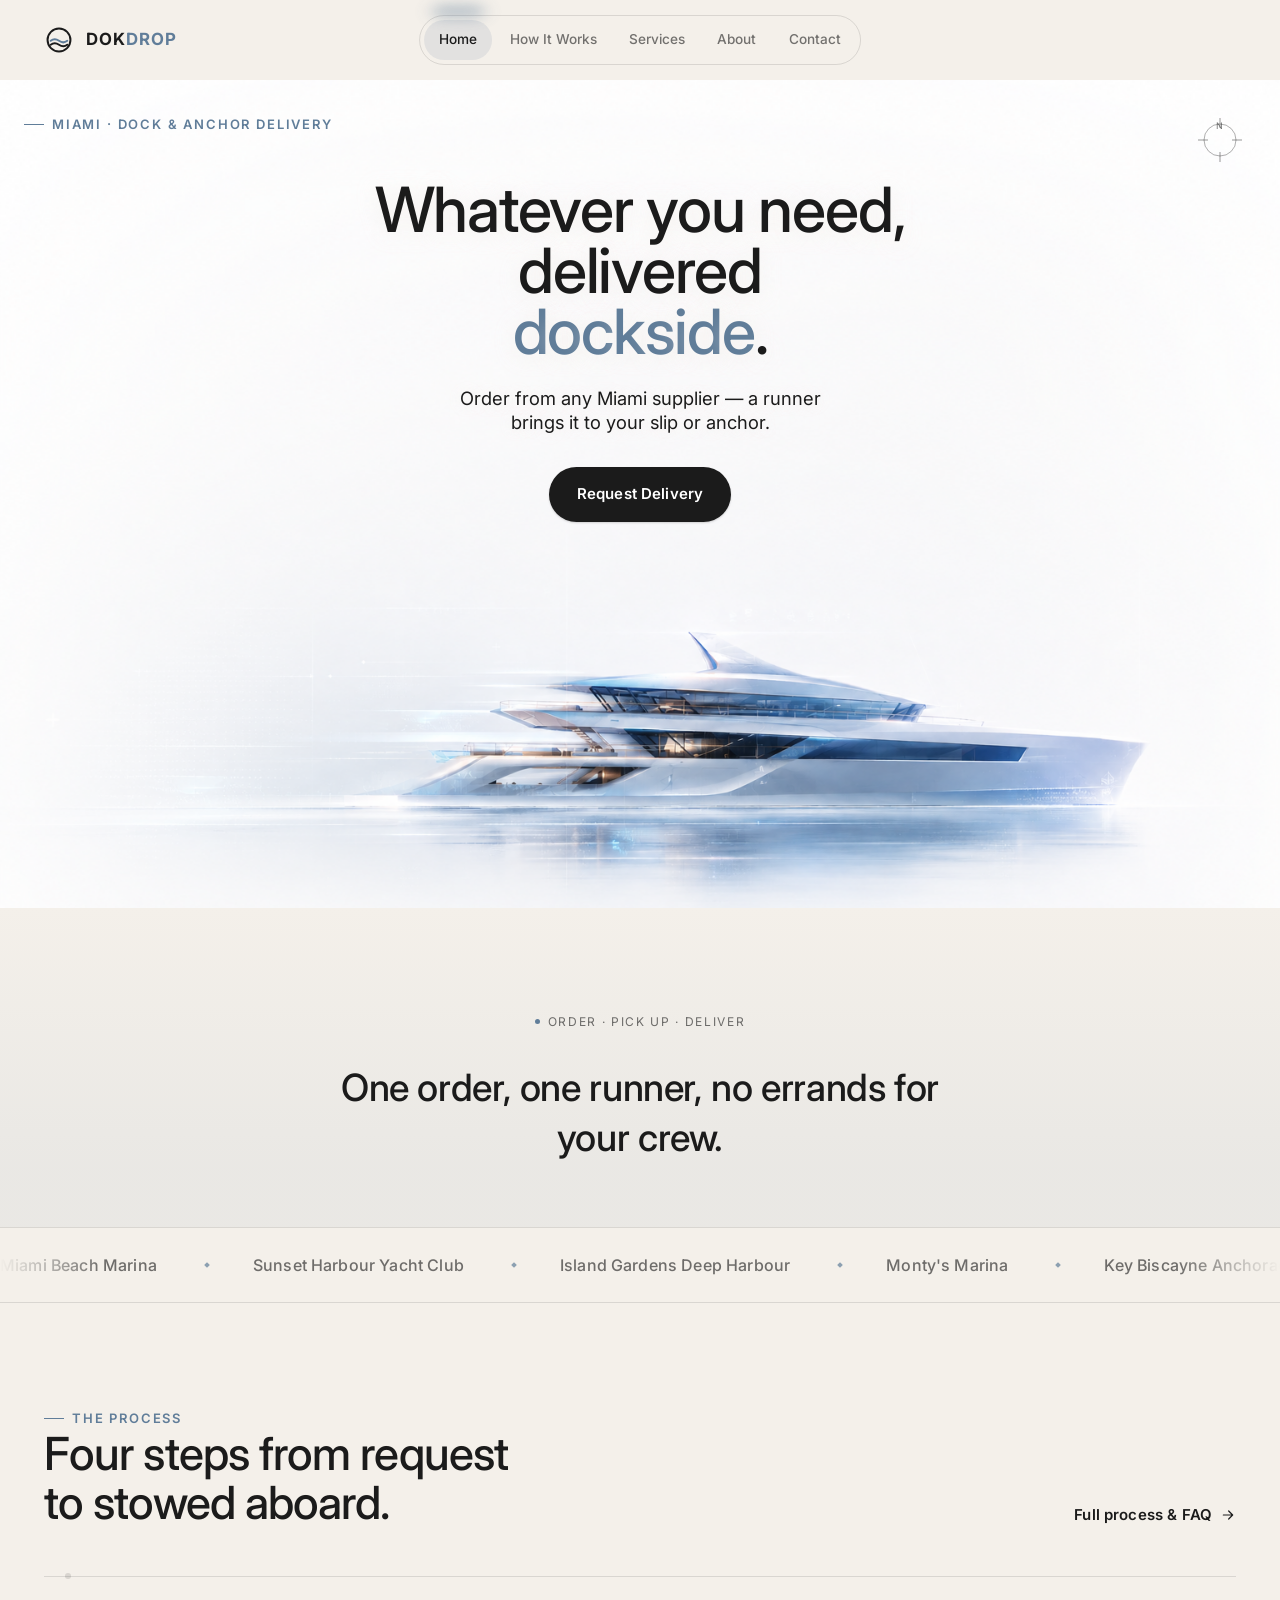
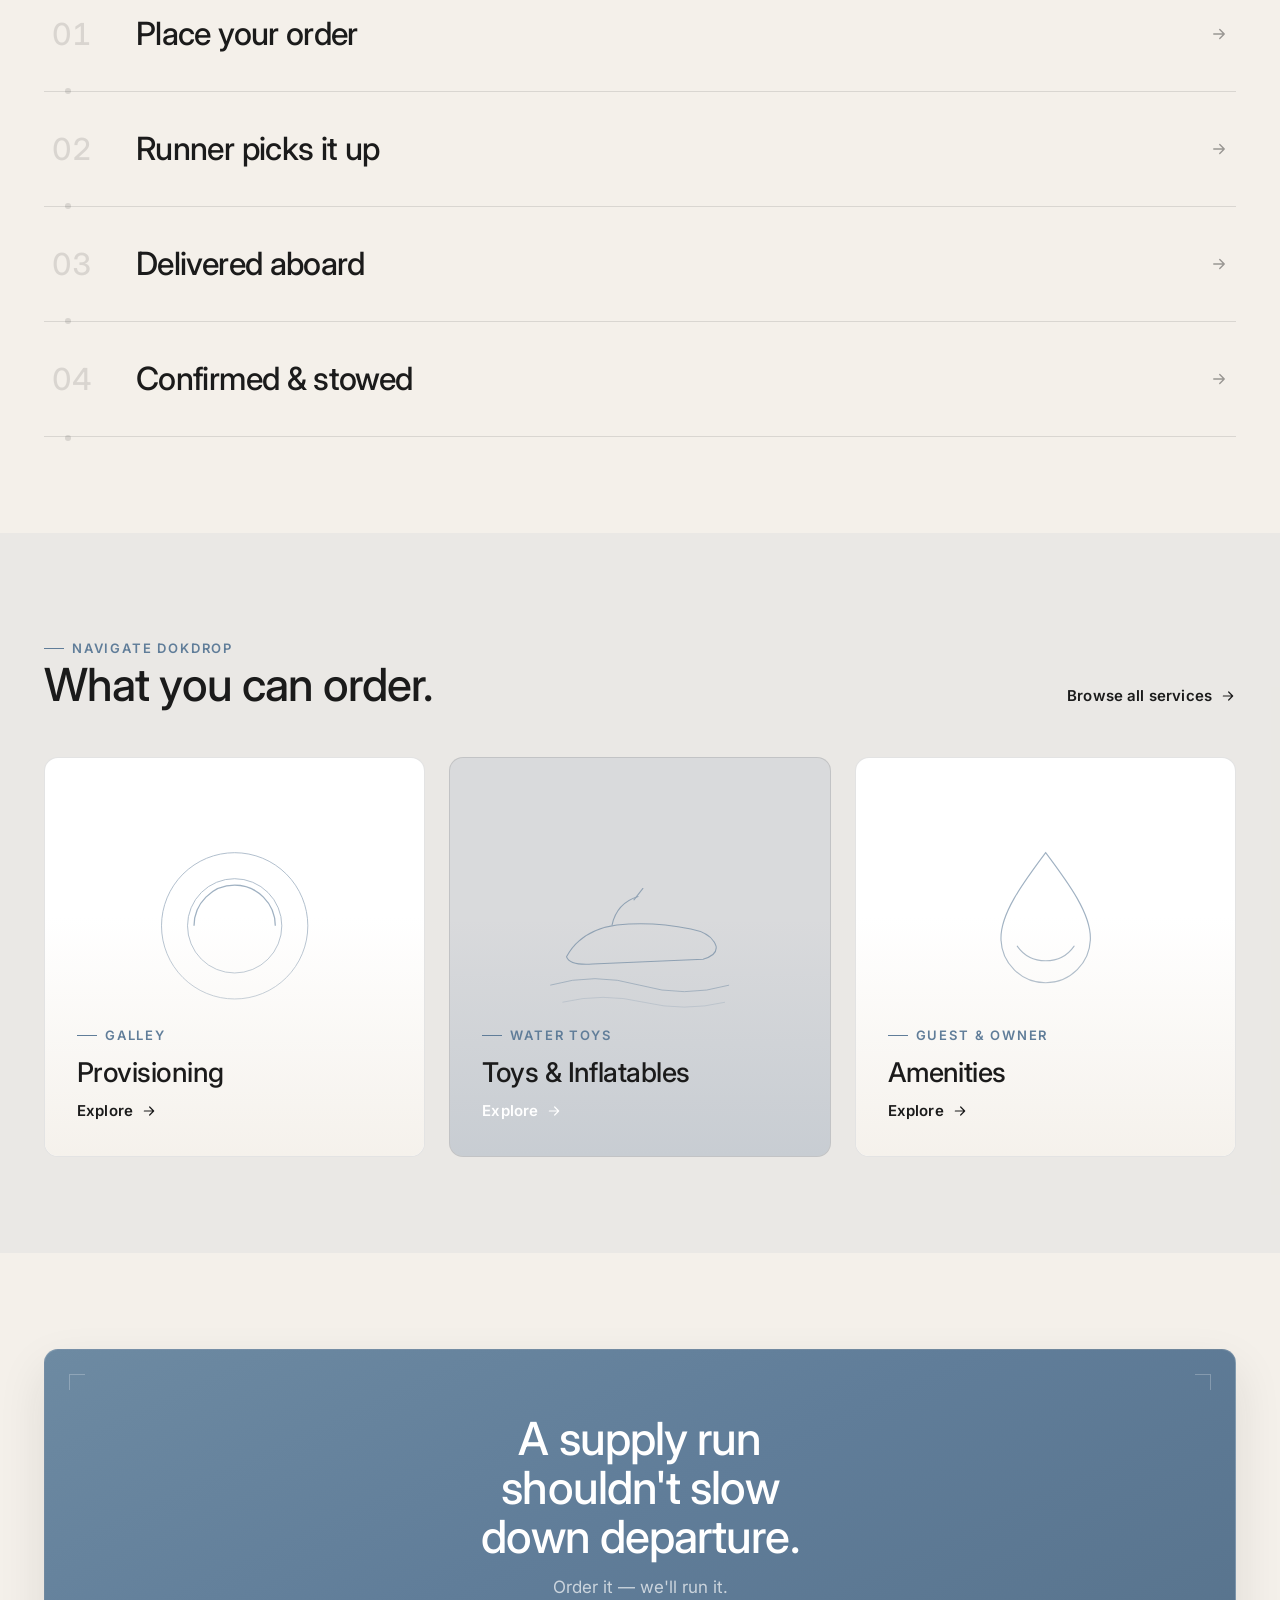
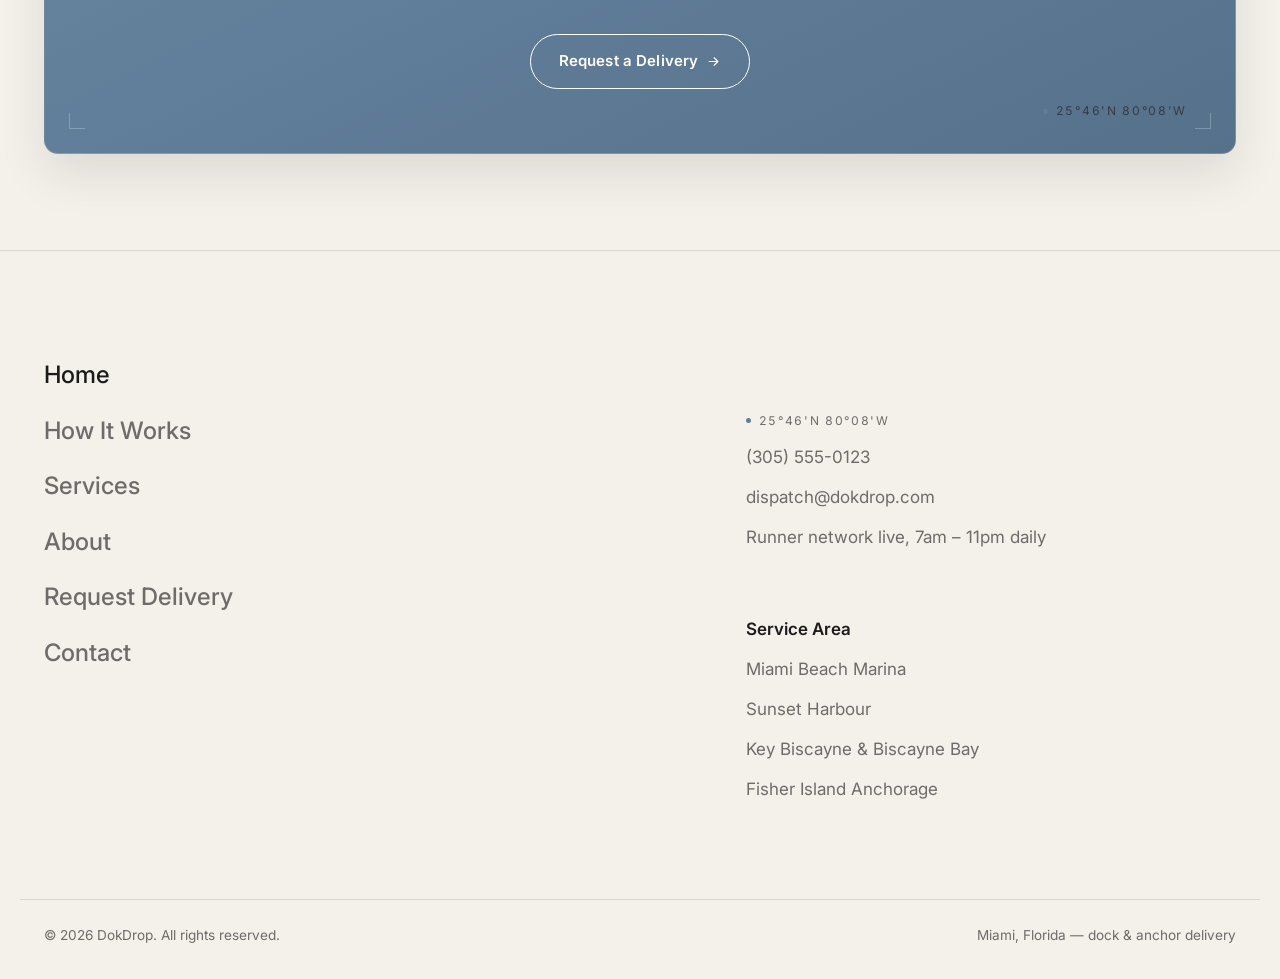
==== commit f4a878c2: "Wire delivery forms to Formspree and tighten homepage/about copy - Request and contact forms now POS" ====
--- a/index.html
+++ b/index.html
@@ -81,7 +81,7 @@
   <section class="fb fb-tight" style="background:linear-gradient(180deg, var(--cream), var(--color-bg-alt) 260px);">
     <div class="container" style="text-align:center;">
       <p class="coord" style="justify-content:center; margin-bottom:var(--sp-6);">ORDER · PICK UP · DELIVER</p>
-      <p class="statement center reveal-cinematic">We don't stock or sell anything ourselves — we just make the run, so your crew doesn't have to.</p>
+      <p class="statement center reveal-cinematic">One order, one runner, no errands for your crew.</p>
     </div>
   </section>
 
@@ -205,30 +205,6 @@
     </div>
   </section>
 
-  <!-- STATS -->
-  <section class="section-tight">
-    <div class="container">
-      <div class="stats-row reveal reveal-stagger">
-        <div class="stat">
-          <span class="stat-num"><span data-count-to="90" data-suffix=" min">0</span></span>
-          <span class="stat-label">Average confirmed turnaround</span>
-        </div>
-        <div class="stat">
-          <span class="stat-num"><span data-count-to="40" data-suffix="+">0</span></span>
-          <span class="stat-label">Marinas &amp; anchorages served</span>
-        </div>
-        <div class="stat">
-          <span class="stat-num"><span data-count-to="300" data-suffix="+">0</span></span>
-          <span class="stat-label">Connected Miami suppliers</span>
-        </div>
-        <div class="stat">
-          <span class="stat-num">24/7</span>
-          <span class="stat-label">Runner network during charter season</span>
-        </div>
-      </div>
-    </div>
-  </section>
-
   <!-- CTA -->
   <section class="section">
     <div class="container">
--- a/assets/css/styles.css
+++ b/assets/css/styles.css
@@ -1027,6 +1027,7 @@
 }
 .form-status.is-visible { display: flex; }
 .form-status svg { width: 22px; height: 22px; flex-shrink: 0; }
+.form-status.is-error { background: #A83232; }
 
 /* ==========================================================================
    FAQ accordion
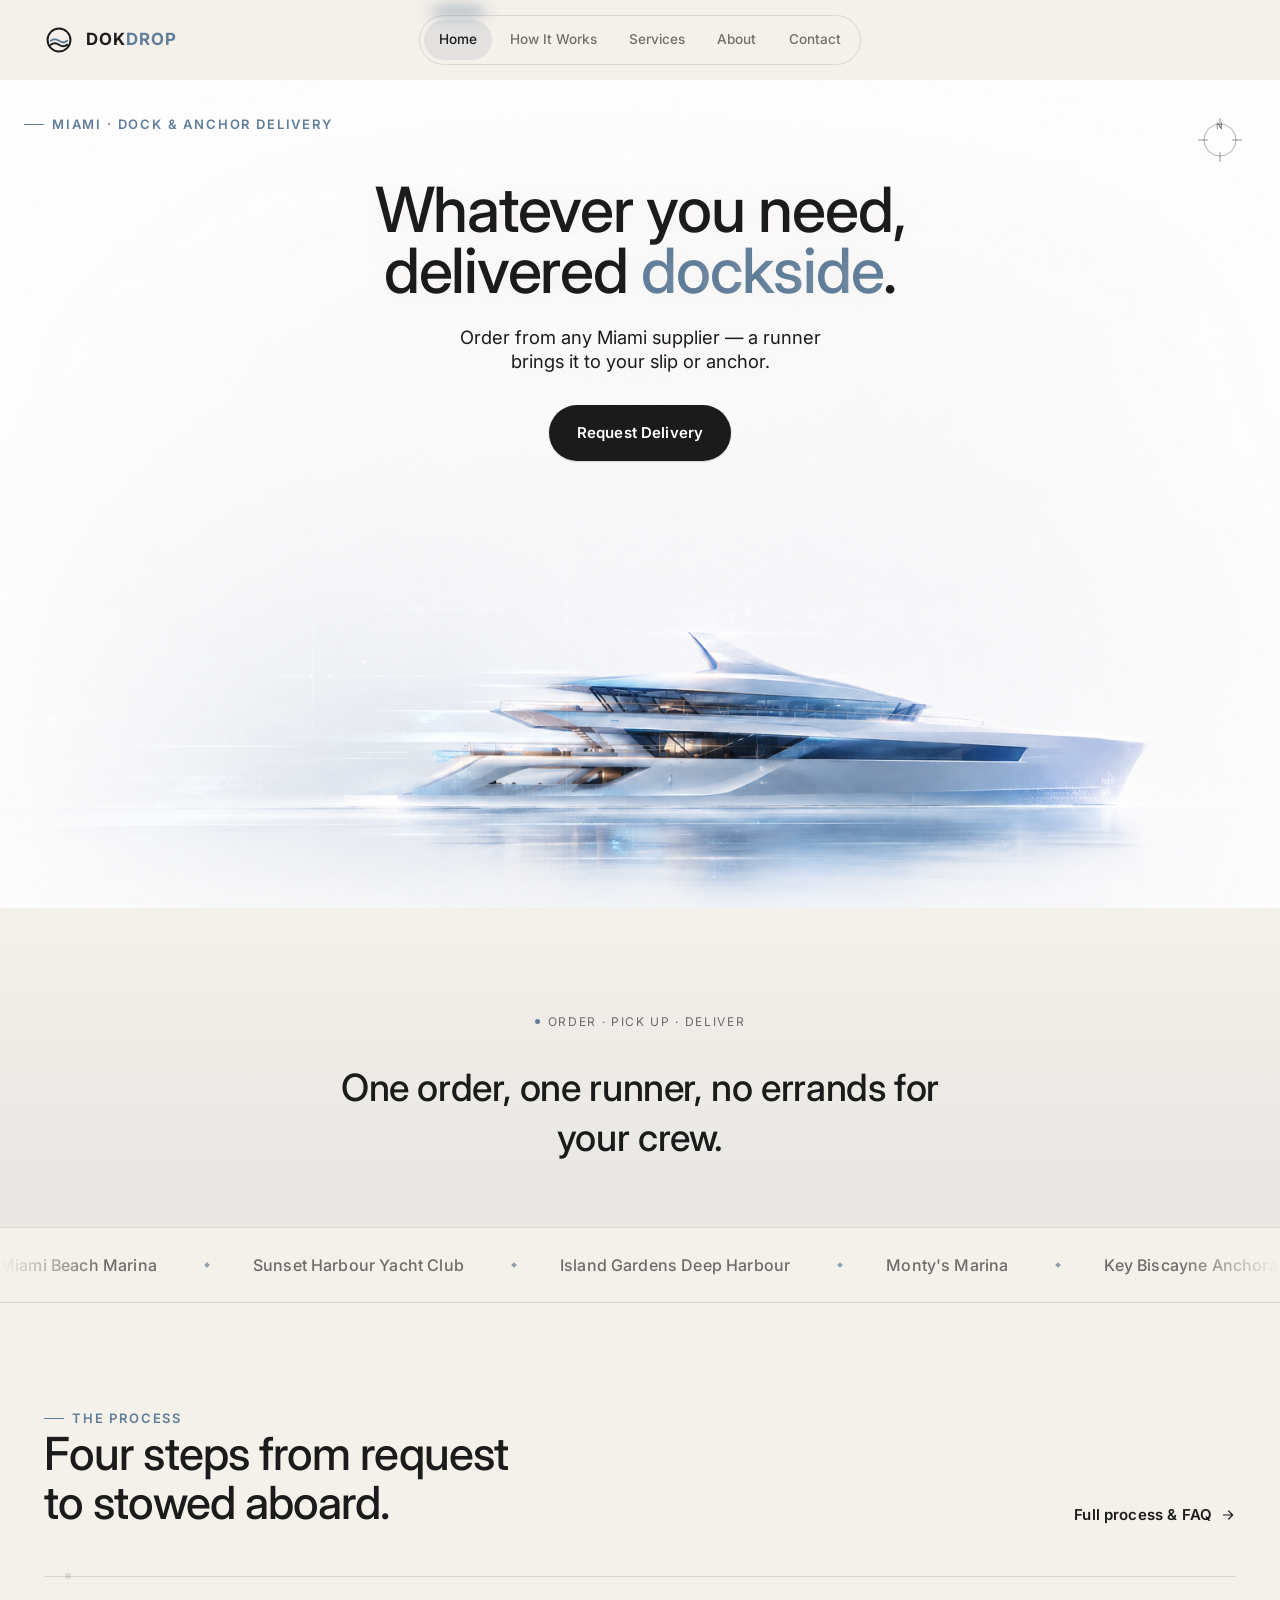
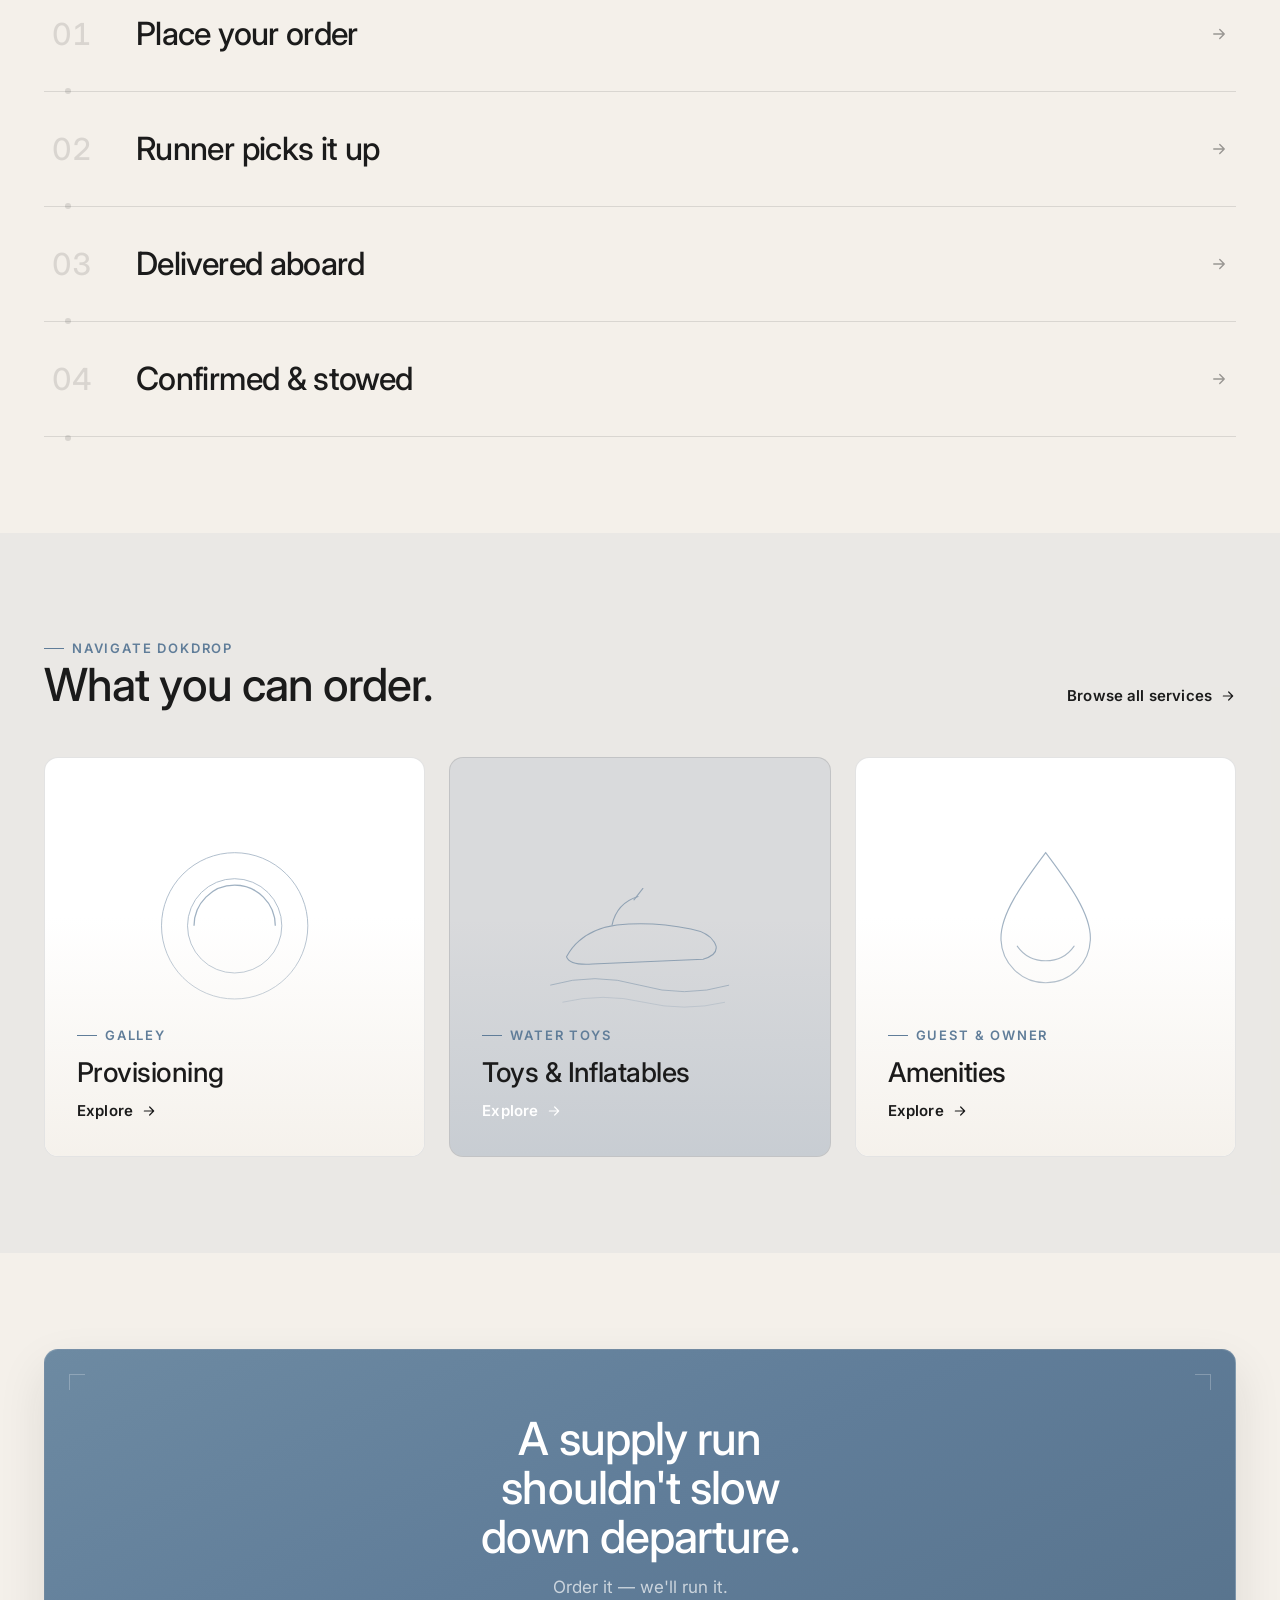
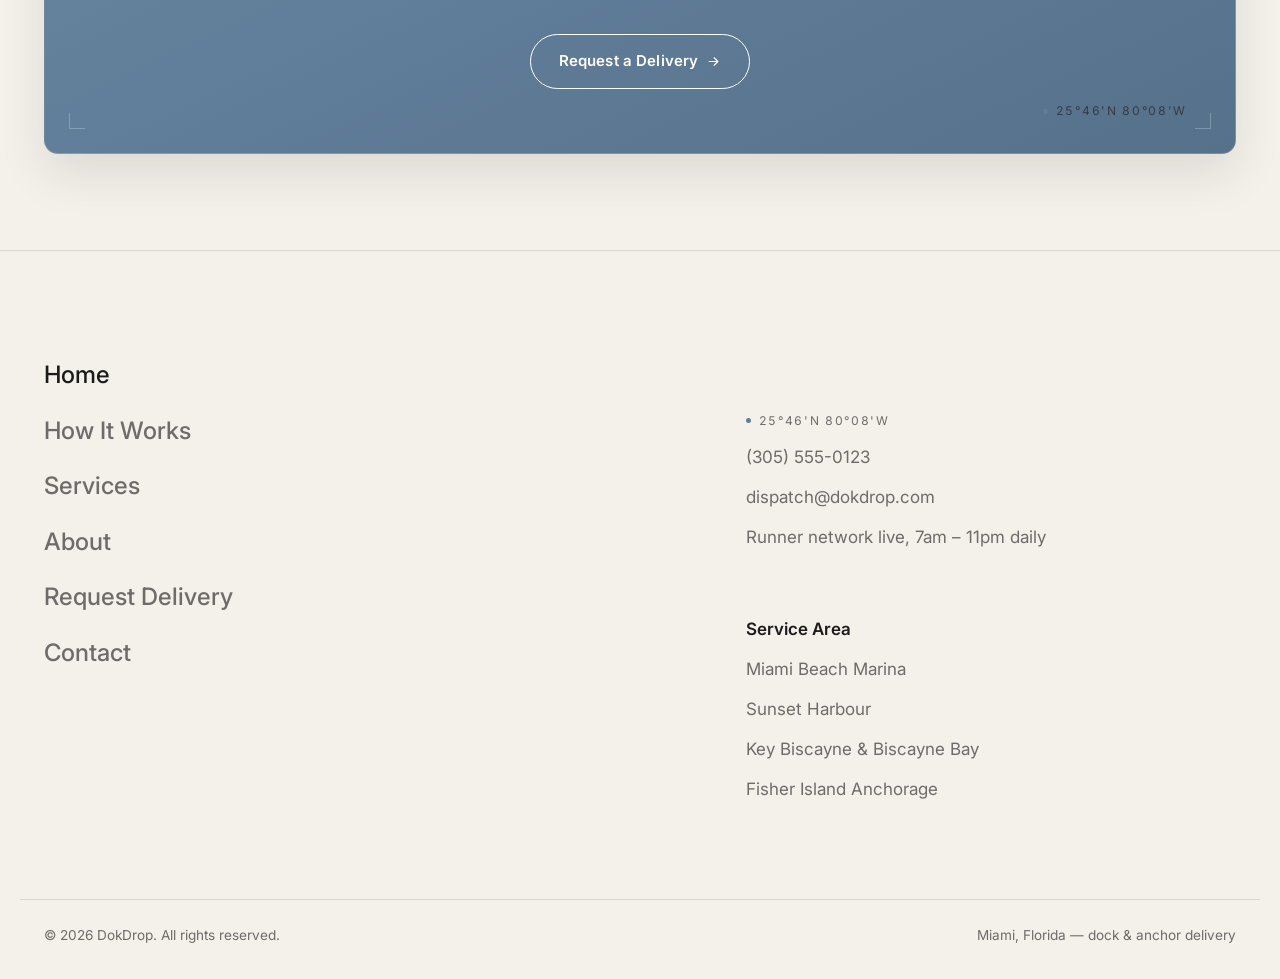
==== commit 8f712498: "Keep "delivered dockside" on the same hero line Removed the forced <br> so the headline wraps natura" ====
--- a/index.html
+++ b/index.html
@@ -5,7 +5,7 @@
 <meta name="viewport" content="width=device-width, initial-scale=1">
 <title>DokDrop — On-Demand Delivery for Yacht Crews, Miami</title>
 <meta name="description" content="DokDrop connects yacht crews directly to Miami suppliers — markets, chandleries, liquor stores — and delivers straight to your slip or anchor. Order from who you trust; a runner brings it aboard.">
-<link rel="icon" type="image/svg+xml" href="assets/images/favicon.svg">
+<link rel="icon" type="image/svg+xml" href="assets/images/favicon.svg?v=2">
 <link rel="preconnect" href="https://fonts.googleapis.com">
 <link rel="preconnect" href="https://fonts.gstatic.com" crossorigin>
 <link rel="stylesheet" href="assets/css/styles.css">
@@ -65,7 +65,7 @@
     </div>
 
     <div class="container hero-copy">
-      <h1 class="h1-cinematic reveal-cinematic">Whatever you need, delivered<br><em class="wave-text" aria-label="dockside"><span aria-hidden="true">d</span><span aria-hidden="true">o</span><span aria-hidden="true">c</span><span aria-hidden="true">k</span><span aria-hidden="true">s</span><span aria-hidden="true">i</span><span aria-hidden="true">d</span><span aria-hidden="true">e</span></em>.</h1>
+      <h1 class="h1-cinematic reveal-cinematic">Whatever you need, delivered <em class="wave-text" aria-label="dockside"><span aria-hidden="true">d</span><span aria-hidden="true">o</span><span aria-hidden="true">c</span><span aria-hidden="true">k</span><span aria-hidden="true">s</span><span aria-hidden="true">i</span><span aria-hidden="true">d</span><span aria-hidden="true">e</span></em>.</h1>
       <p class="lede reveal-cinematic" style="max-width:34ch;">Order from any Miami supplier — a runner brings it to your slip or anchor.</p>
       <div class="reveal-cinematic hero-cta-row" style="margin-top:var(--sp-6);">
         <a href="request.html" class="btn btn-primary btn-shiny"><span class="btn-shiny-label">Request Delivery</span></a>
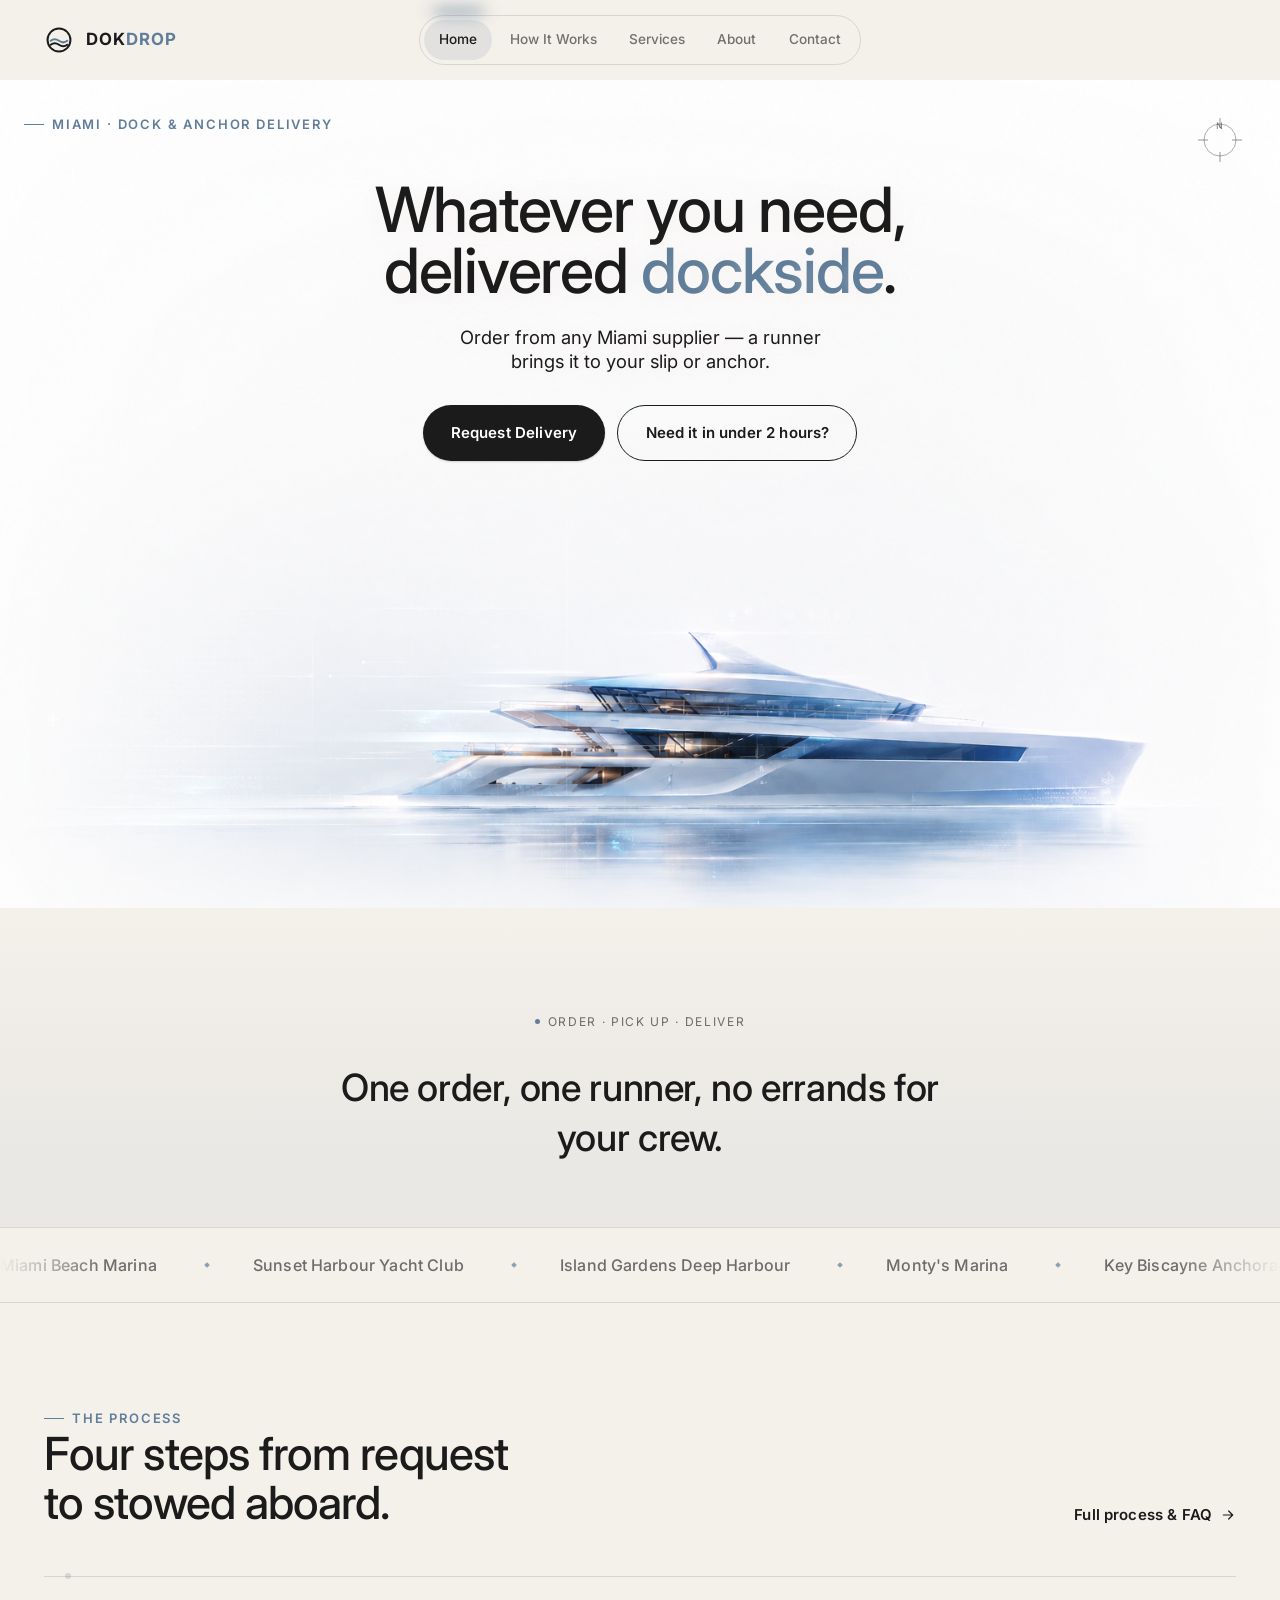
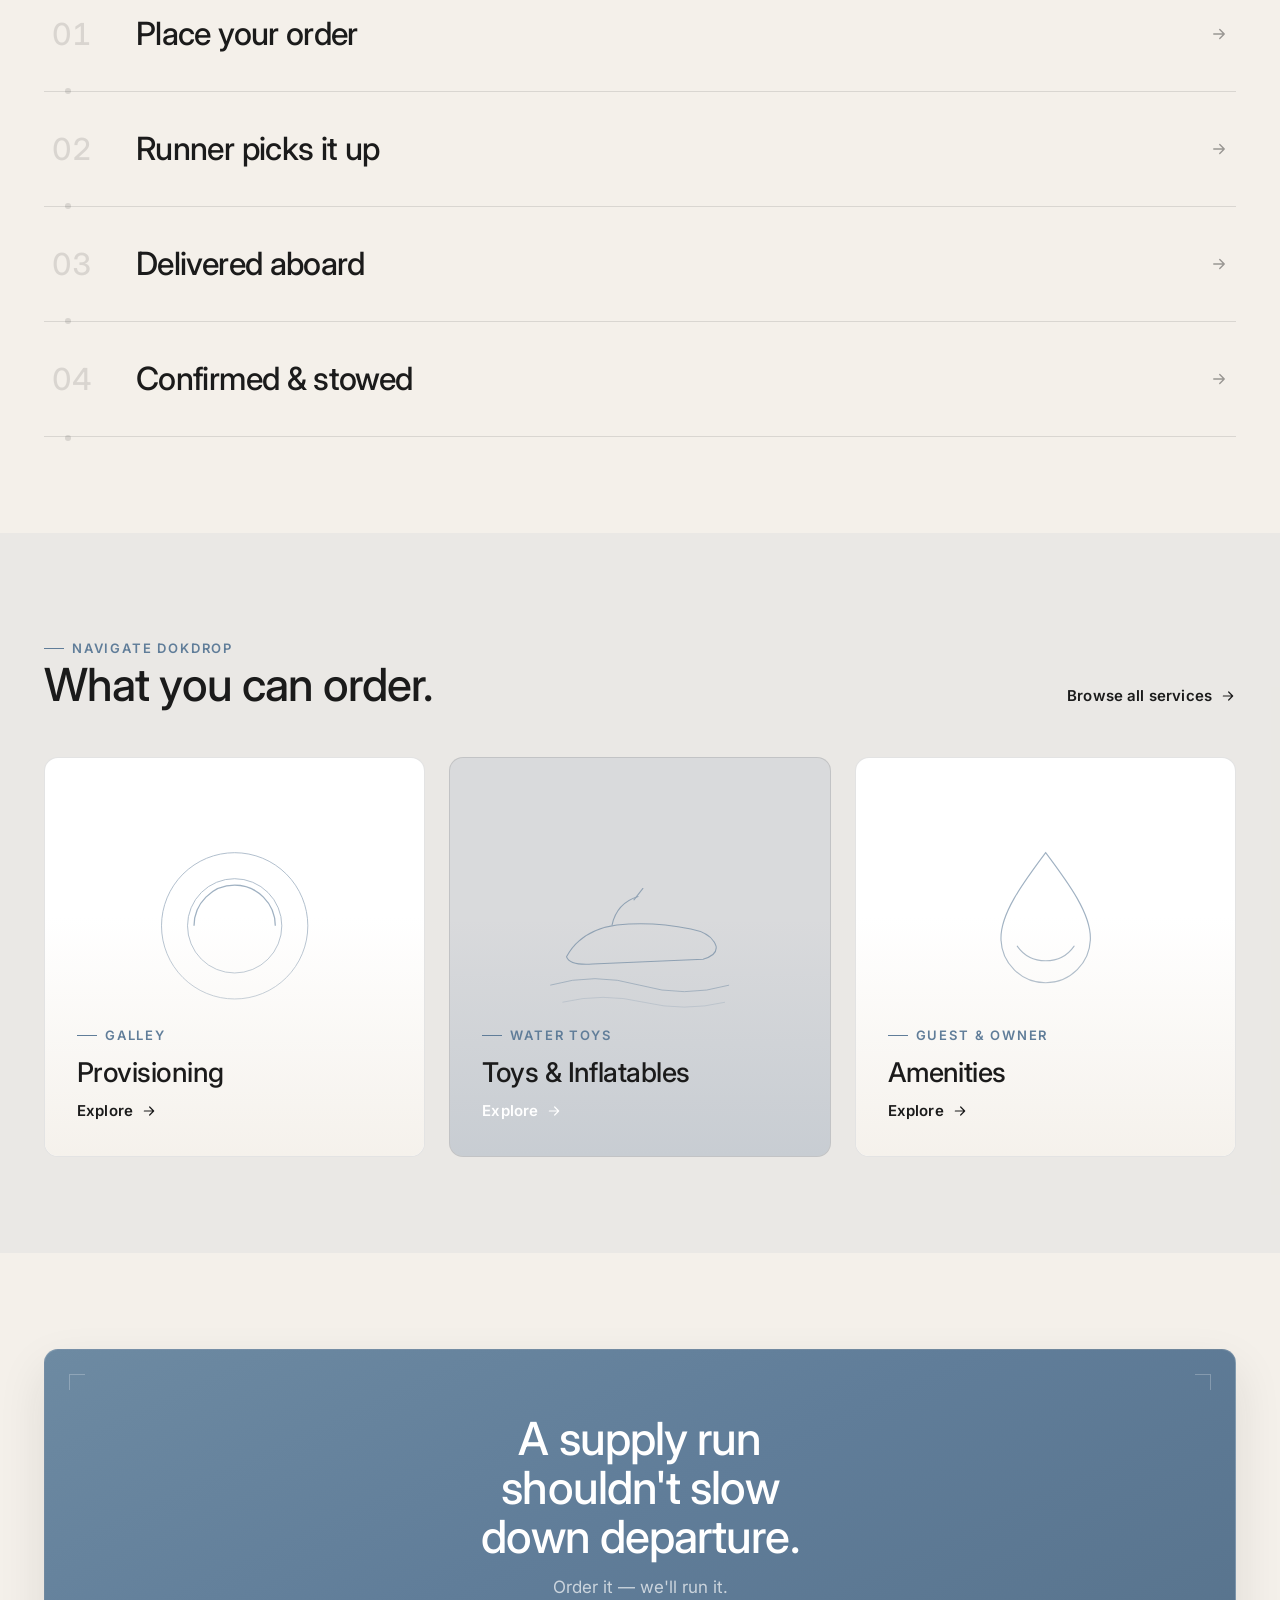
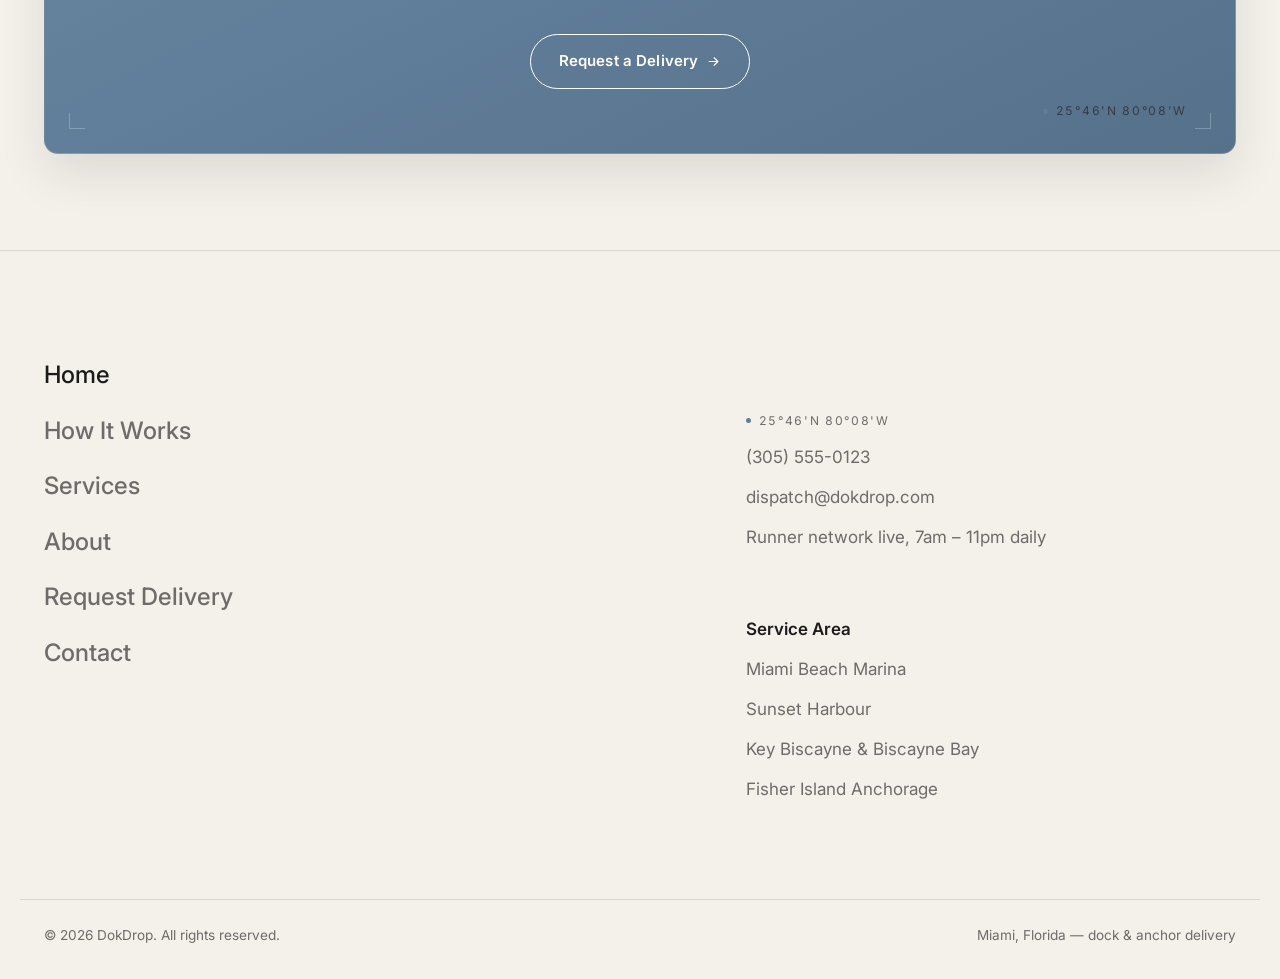
==== commit b99cc1ea: "Restructure request form into two steps with rush deep link Step 1 asks only what/where/when/phone —" ====
--- a/index.html
+++ b/index.html
@@ -69,6 +69,7 @@
       <p class="lede reveal-cinematic" style="max-width:34ch;">Order from any Miami supplier — a runner brings it to your slip or anchor.</p>
       <div class="reveal-cinematic hero-cta-row" style="margin-top:var(--sp-6);">
         <a href="request.html" class="btn btn-primary btn-shiny"><span class="btn-shiny-label">Request Delivery</span></a>
+        <a href="request.html?urgency=rush" class="btn btn-outline">Need it in under 2 hours?</a>
       </div>
     </div>
 
--- a/assets/css/styles.css
+++ b/assets/css/styles.css
@@ -492,7 +492,7 @@
 }
 .hero-copy h1 em { font-style: normal; color: var(--slate); }
 .hero-copy .lede { margin-inline: auto; margin-top: var(--sp-5); text-shadow: 0 1px 12px rgba(244, 240, 234, 0.7); }
-.hero-cta-row { display: flex; justify-content: center; }
+.hero-cta-row { display: flex; justify-content: center; gap: var(--sp-3); flex-wrap: wrap; }
 
 /* ---- Wave text — per-letter bounce, adapted from a React "wave-text"
    component into plain CSS keyframes (no JS/motion library needed) ---- */
@@ -1028,6 +1028,10 @@
 .form-status.is-visible { display: flex; }
 .form-status svg { width: 22px; height: 22px; flex-shrink: 0; }
 .form-status.is-error { background: #A83232; }
+
+/* Request form — optional step-2 disclosure (native <details>, works without JS) */
+.form-more { grid-column: 1 / -1; border-top: 1px solid var(--color-border); }
+.form-more > .form-more-grid { padding-block: var(--sp-2) var(--sp-5); }
 
 /* ==========================================================================
    FAQ accordion
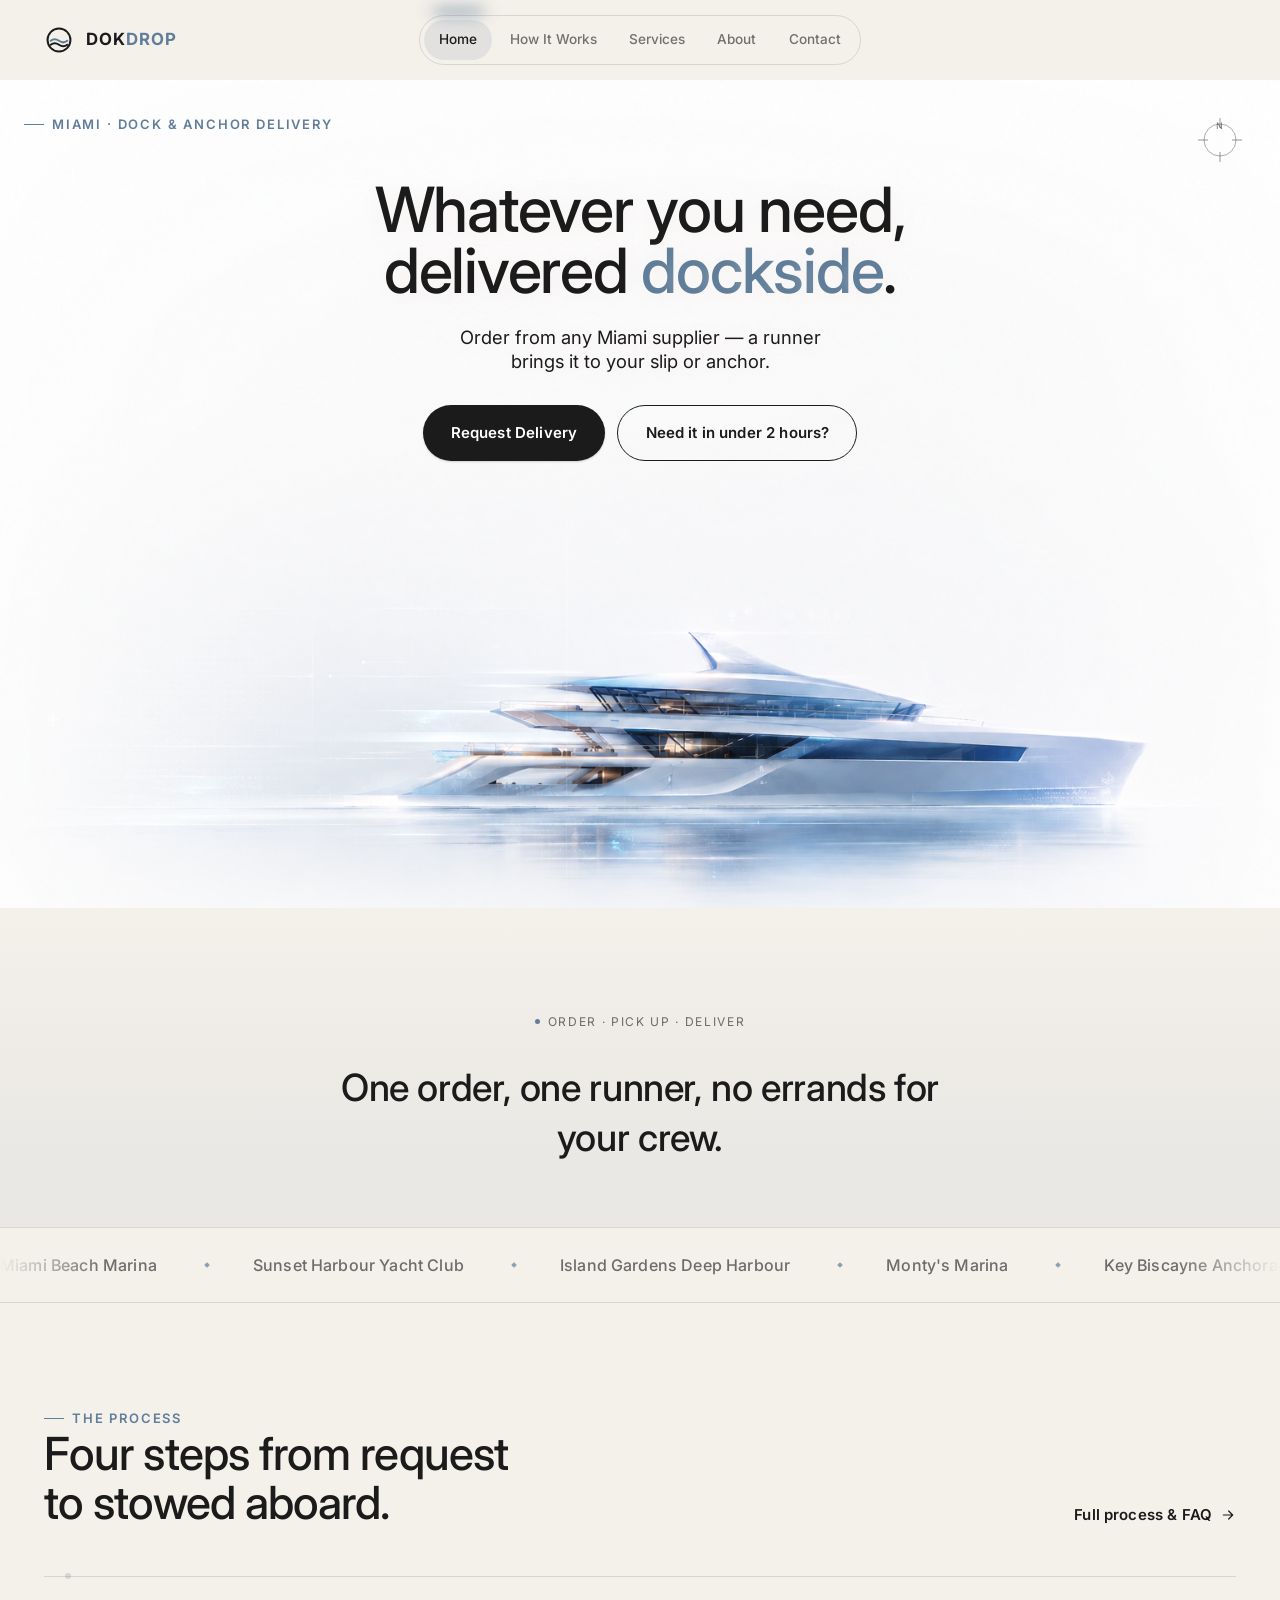
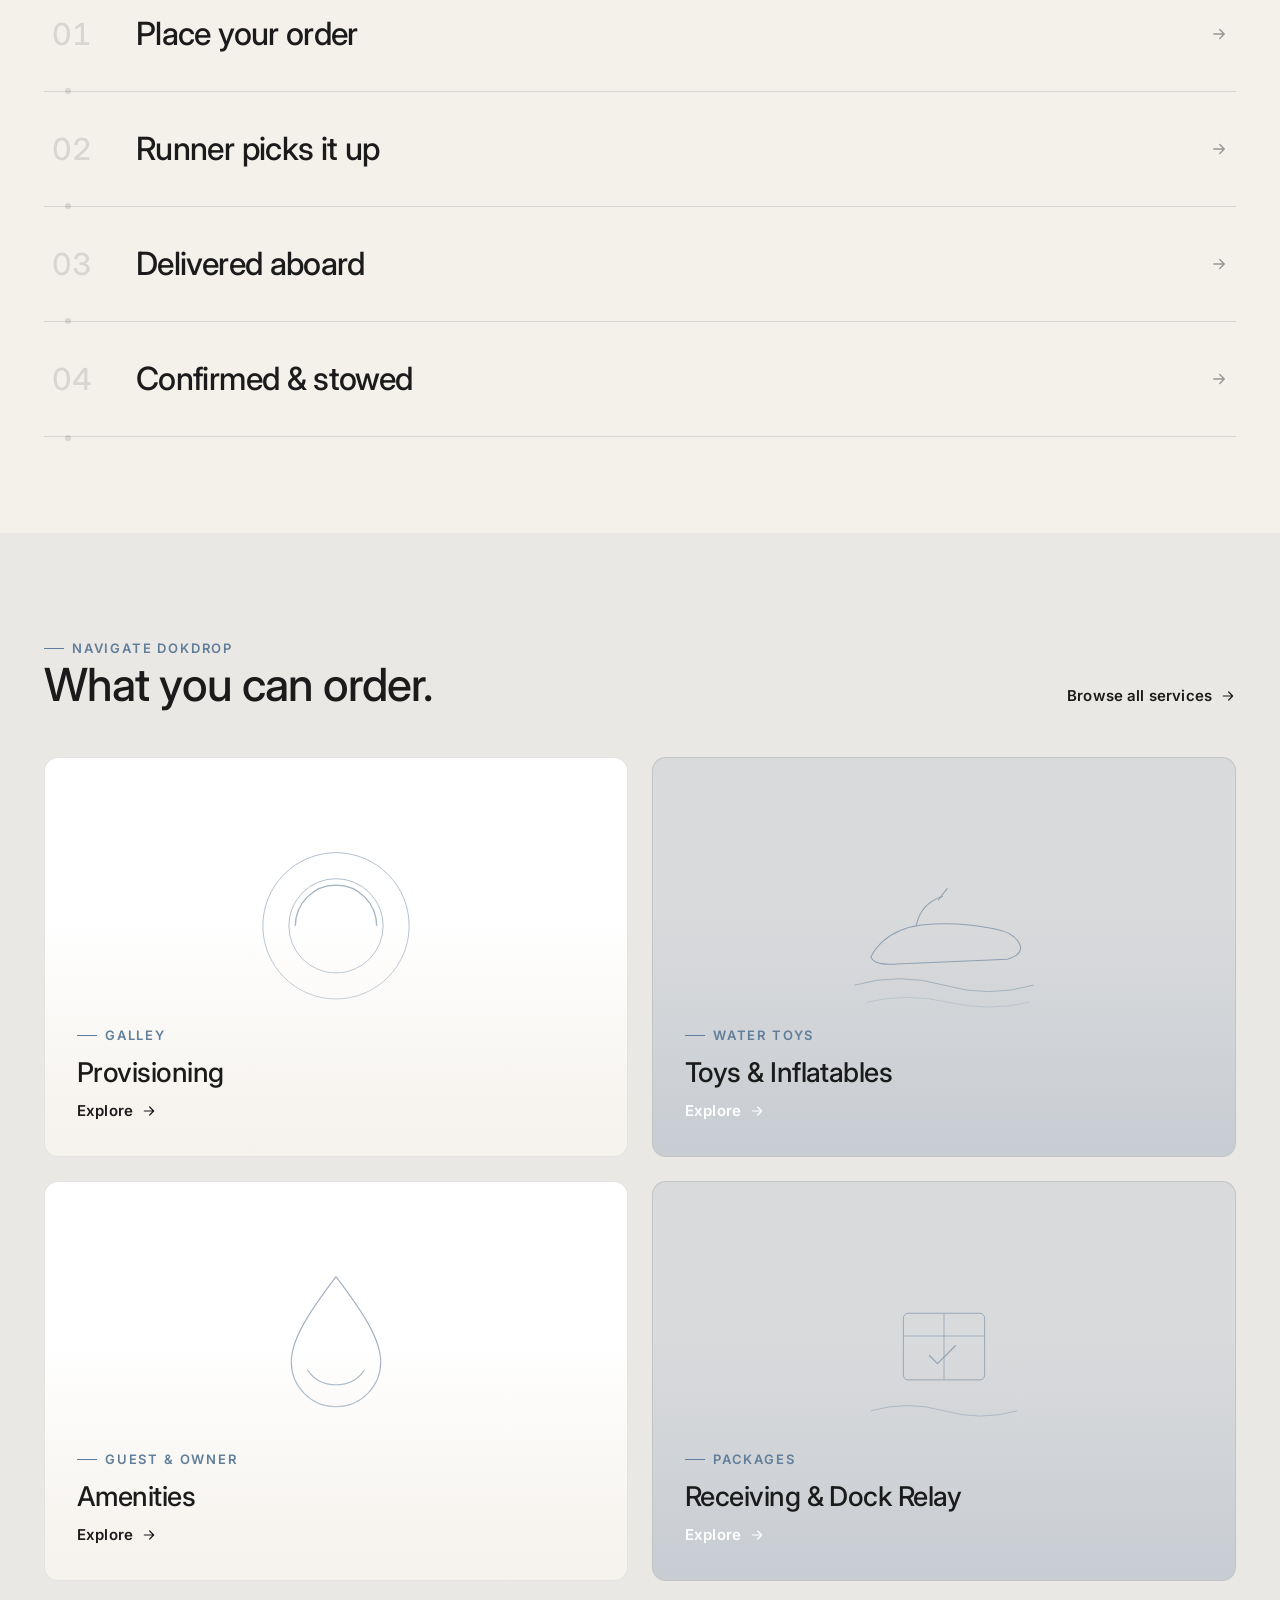
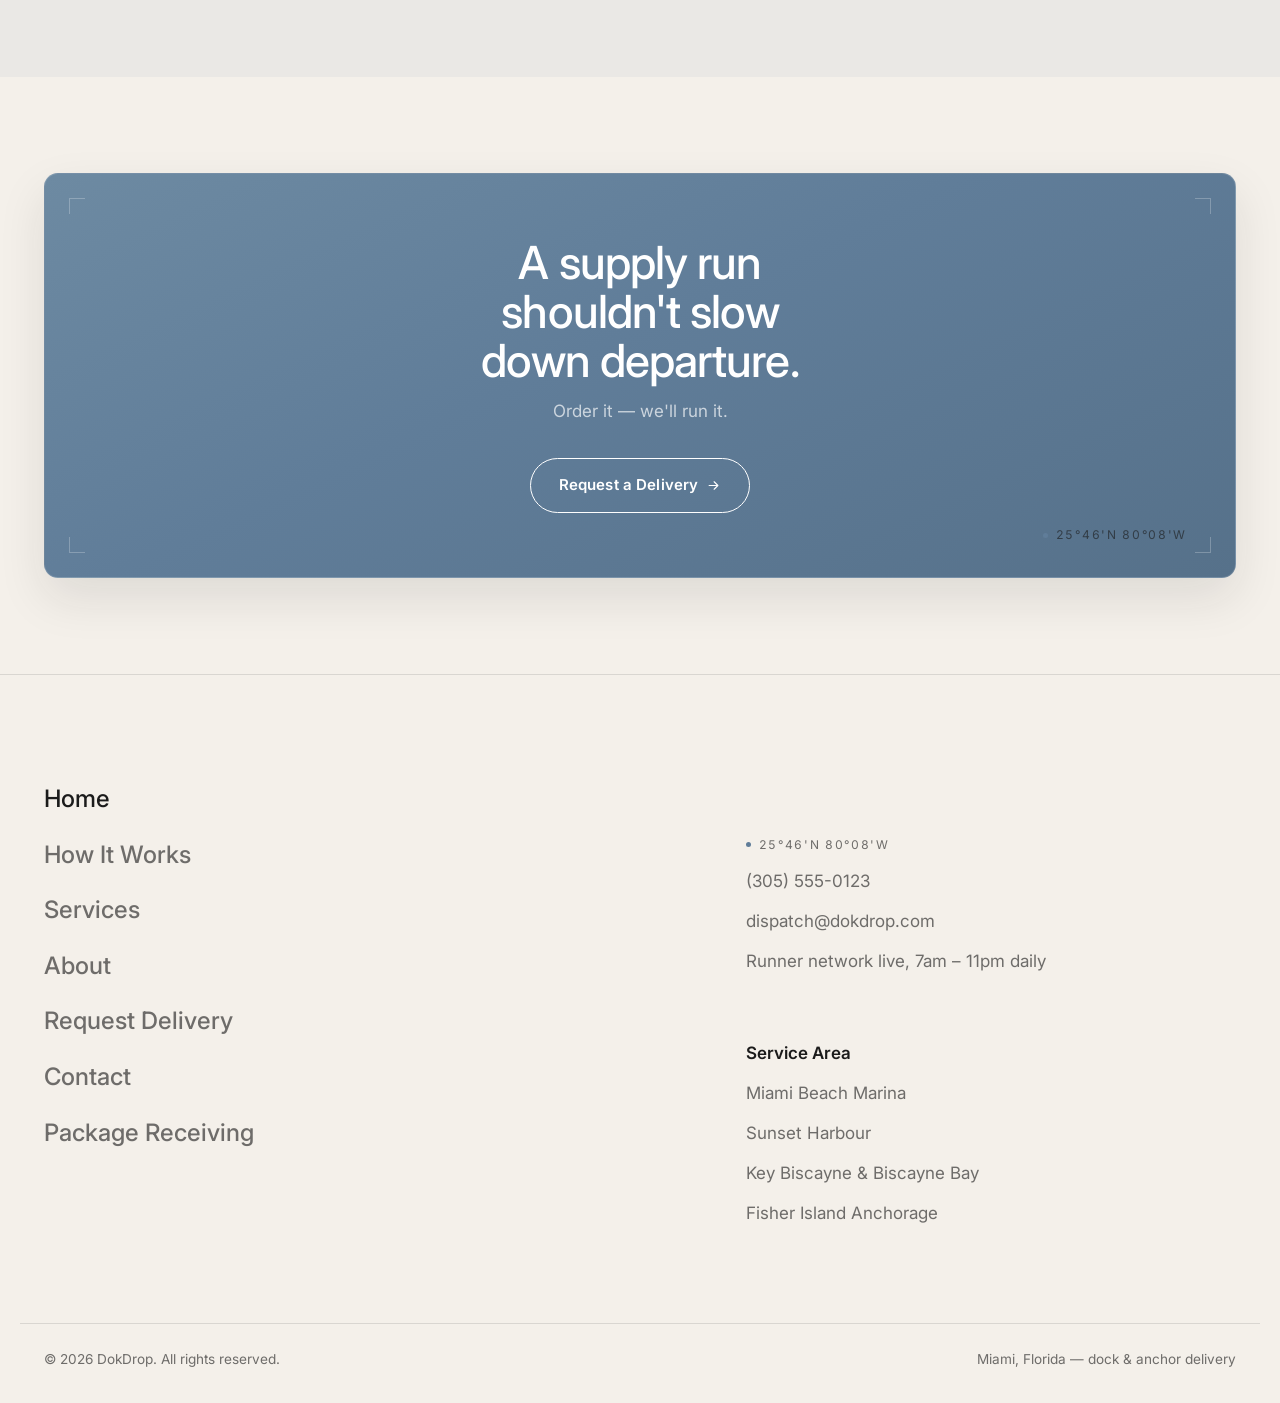
==== commit 49b90a90: "Add Package Receiving & Dock Relay product New section 07 · Packages on services.html (with matching" ====
--- a/index.html
+++ b/index.html
@@ -156,7 +156,7 @@
         <a href="services.html" class="arrow-link">Browse all services<svg viewBox="0 0 24 24" fill="none"><path d="M5 12h14m0 0l-6-6m6 6l-6 6" stroke="currentColor" stroke-width="1.8" stroke-linecap="round" stroke-linejoin="round"/></svg></a>
       </div>
 
-      <div class="tile-grid reveal reveal-stagger">
+      <div class="tile-grid tile-grid-2 reveal reveal-stagger">
         <a href="services.html#galley" class="tile-card">
           <span class="tile-art" aria-hidden="true">
             <svg viewBox="0 0 300 300" fill="none">
@@ -199,6 +199,23 @@
           <span class="tile-body">
             <span class="eyebrow">Guest &amp; Owner</span>
             <h3>Amenities</h3>
+            <span class="arrow-link">Explore<svg viewBox="0 0 24 24" fill="none"><path d="M5 12h14m0 0l-6-6m6 6l-6 6" stroke="currentColor" stroke-width="1.8" stroke-linecap="round" stroke-linejoin="round"/></svg></span>
+          </span>
+        </a>
+
+        <a href="package-receiving.html" class="tile-card dark">
+          <span class="tile-art" aria-hidden="true">
+            <svg viewBox="0 0 300 300" fill="none">
+              <rect x="100" y="95" width="100" height="82" rx="6" stroke="#607D99" stroke-width="1.1"/>
+              <line x1="150" y1="95" x2="150" y2="177" stroke="#607D99" stroke-width="0.9"/>
+              <line x1="100" y1="123" x2="200" y2="123" stroke="#607D99" stroke-width="0.9"/>
+              <path d="M132 147l10 10 22-22" stroke="#607D99" stroke-width="1.4" stroke-linecap="round" stroke-linejoin="round"/>
+              <path d="M60 215 Q 105 202 150 215 T 240 215" stroke="rgba(96,125,153,0.6)" stroke-width="1.1" fill="none"/>
+            </svg>
+          </span>
+          <span class="tile-body">
+            <span class="eyebrow">Packages</span>
+            <h3>Receiving &amp; Dock Relay</h3>
             <span class="arrow-link">Explore<svg viewBox="0 0 24 24" fill="none"><path d="M5 12h14m0 0l-6-6m6 6l-6 6" stroke="currentColor" stroke-width="1.8" stroke-linecap="round" stroke-linejoin="round"/></svg></span>
           </span>
         </a>
@@ -238,6 +255,7 @@
       <a href="about.html">About<sup class="rn">III</sup></a>
       <a href="request.html">Request Delivery<sup class="rn">IV</sup></a>
       <a href="contact.html">Contact<sup class="rn">V</sup></a>
+      <a href="package-receiving.html">Package Receiving<sup class="rn">VI</sup></a>
     </nav>
     <div>
       <div class="mega-footer-meta">
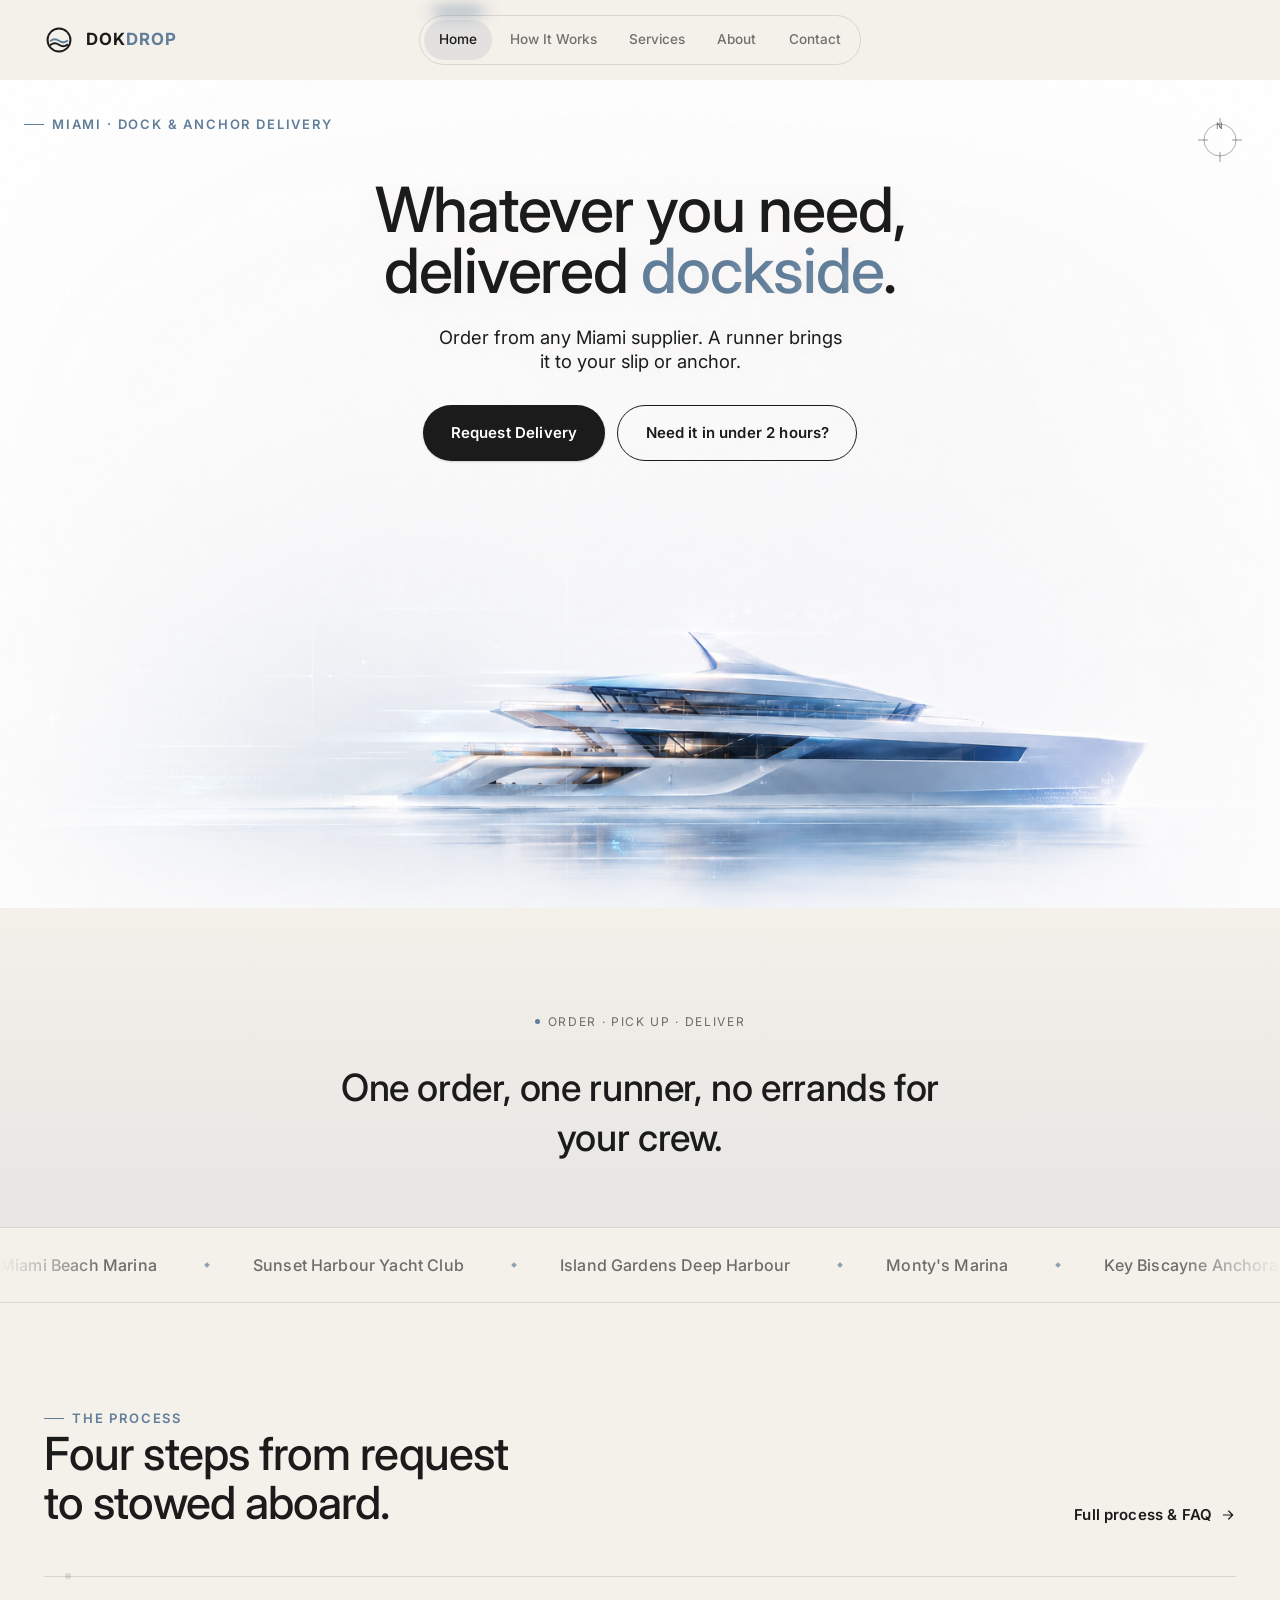
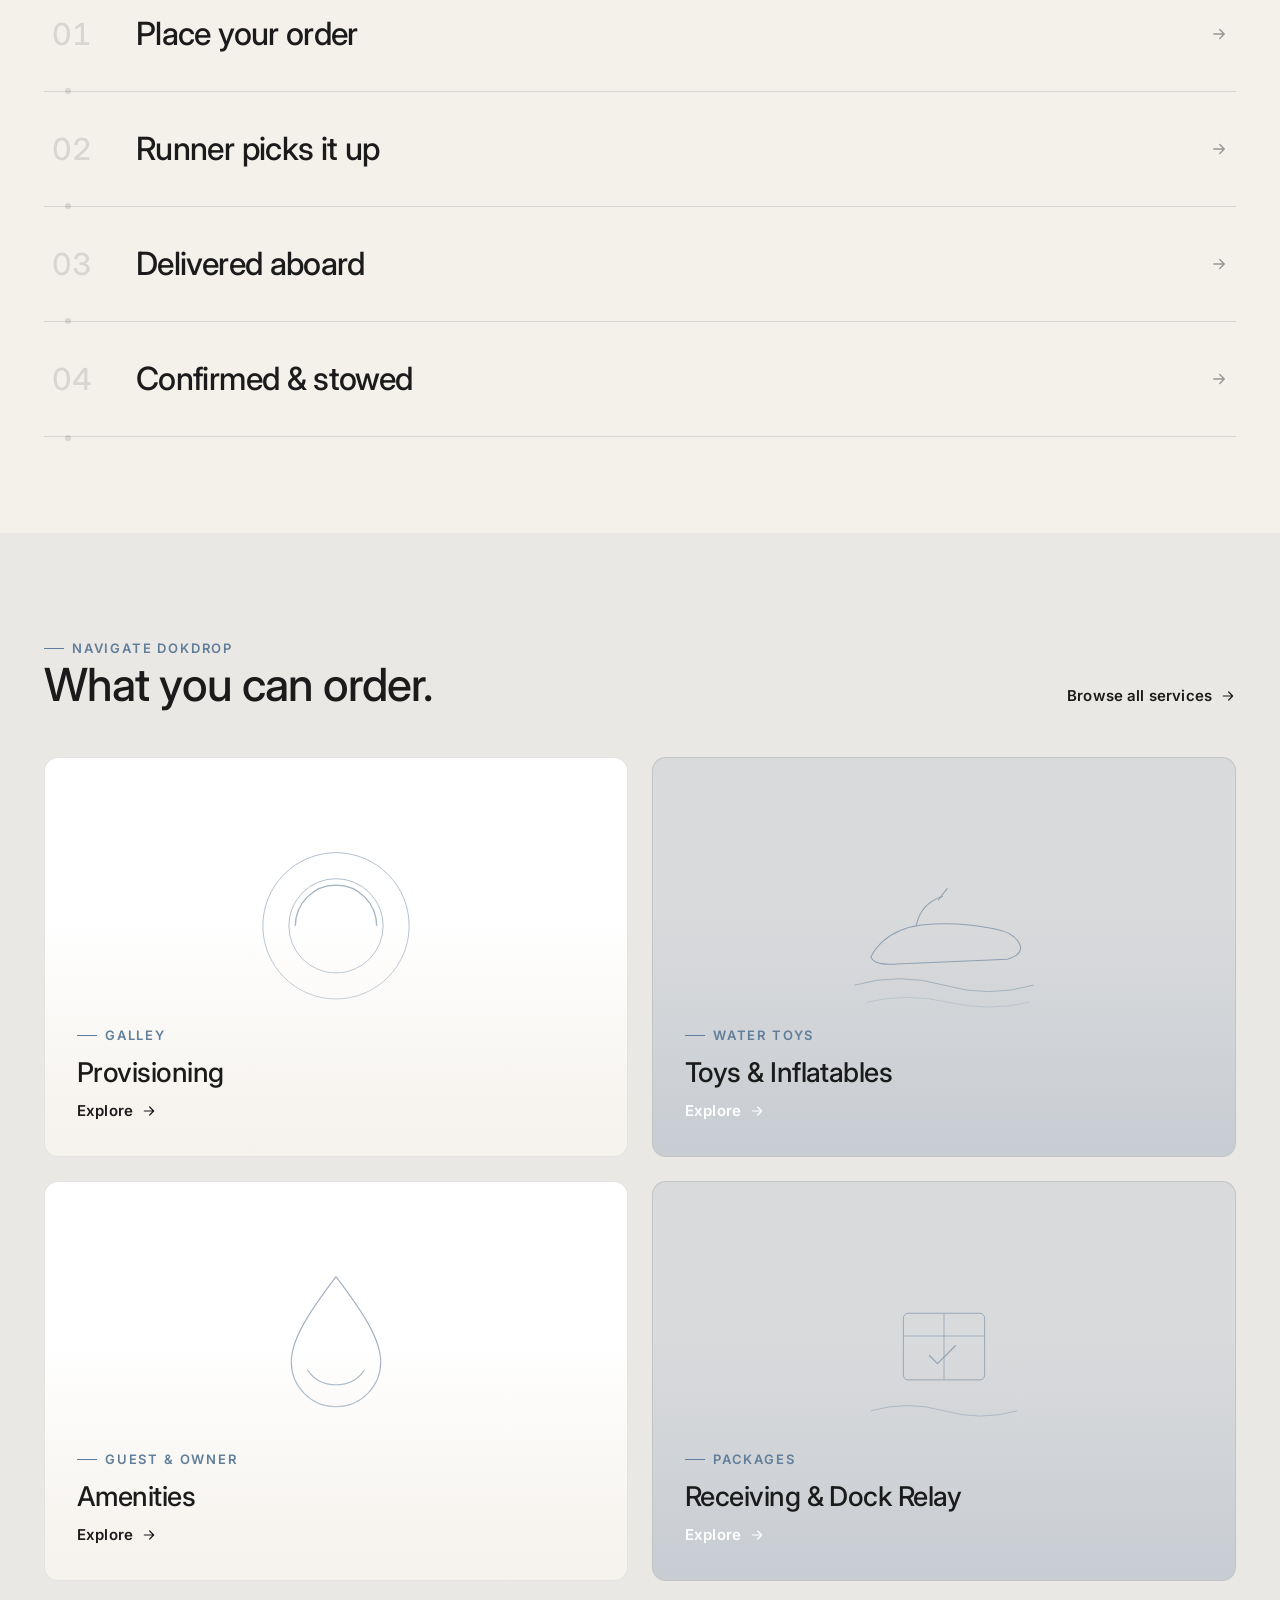
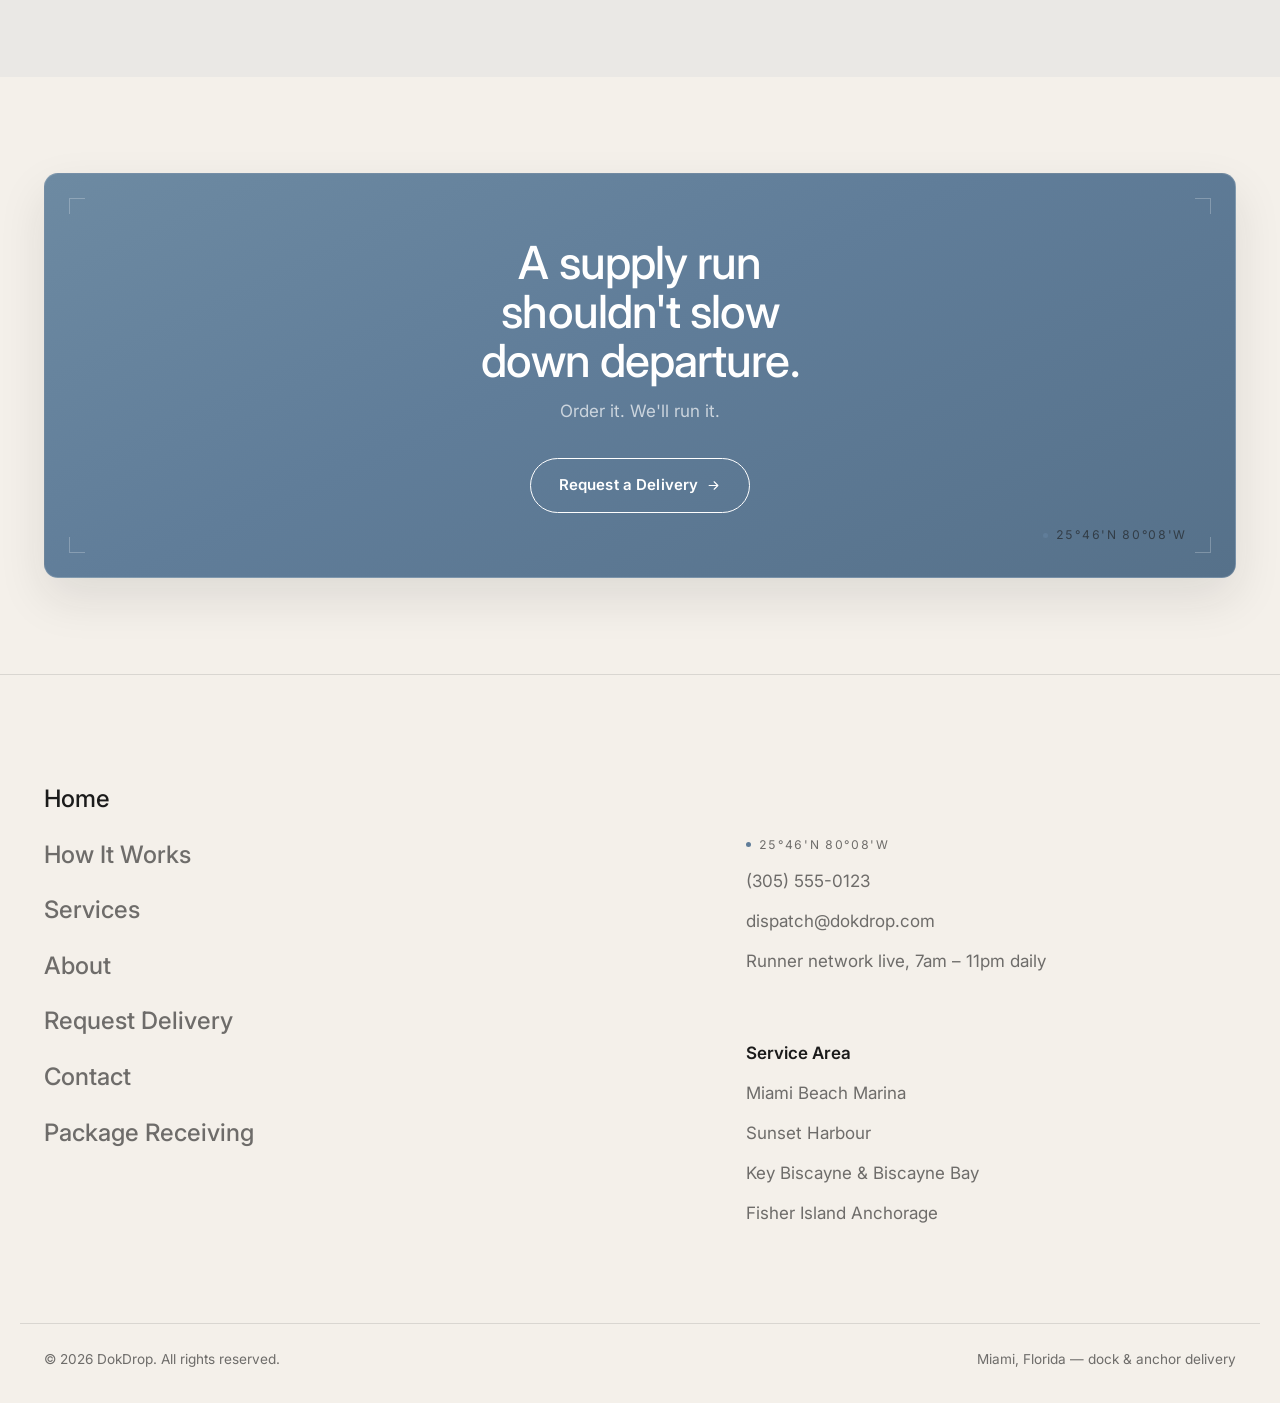
==== commit 16047369: "Remove em dashes from site copy Rewrite every em dash in prose with the punctuation the sentence act" ====
--- a/index.html
+++ b/index.html
@@ -4,14 +4,14 @@
 <meta charset="UTF-8">
 <meta name="viewport" content="width=device-width, initial-scale=1">
 <title>DokDrop — On-Demand Delivery for Yacht Crews, Miami</title>
-<meta name="description" content="DokDrop connects yacht crews directly to Miami suppliers — markets, chandleries, liquor stores — and delivers straight to your slip or anchor. Order from who you trust; a runner brings it aboard.">
+<meta name="description" content="DokDrop connects yacht crews directly to Miami suppliers (markets, chandleries, liquor stores) and delivers straight to your slip or anchor. Order from who you trust; a runner brings it aboard.">
 <link rel="icon" type="image/svg+xml" href="assets/images/favicon.svg?v=2">
 <link rel="preconnect" href="https://fonts.googleapis.com">
 <link rel="preconnect" href="https://fonts.gstatic.com" crossorigin>
 <link rel="stylesheet" href="assets/css/styles.css">
 <meta property="og:type" content="website">
 <meta property="og:title" content="DokDrop — On-Demand Delivery for Yacht Crews">
-<meta property="og:description" content="Order from any Miami supplier — a runner picks it up and brings it straight to your vessel, at dock or anchor.">
+<meta property="og:description" content="Order from any Miami supplier. A runner picks it up and brings it straight to your vessel, at dock or anchor.">
 </head>
 <body>
 <a class="skip-link" href="#main">Skip to content</a>
@@ -66,7 +66,7 @@
 
     <div class="container hero-copy">
       <h1 class="h1-cinematic reveal-cinematic">Whatever you need, delivered <em class="wave-text" aria-label="dockside"><span aria-hidden="true">d</span><span aria-hidden="true">o</span><span aria-hidden="true">c</span><span aria-hidden="true">k</span><span aria-hidden="true">s</span><span aria-hidden="true">i</span><span aria-hidden="true">d</span><span aria-hidden="true">e</span></em>.</h1>
-      <p class="lede reveal-cinematic" style="max-width:34ch;">Order from any Miami supplier — a runner brings it to your slip or anchor.</p>
+      <p class="lede reveal-cinematic" style="max-width:34ch;">Order from any Miami supplier. A runner brings it to your slip or anchor.</p>
       <div class="reveal-cinematic hero-cta-row" style="margin-top:var(--sp-6);">
         <a href="request.html" class="btn btn-primary btn-shiny"><span class="btn-shiny-label">Request Delivery</span></a>
         <a href="request.html?urgency=rush" class="btn btn-outline">Need it in under 2 hours?</a>
@@ -234,7 +234,7 @@
         <span class="coord cta-band-coord" aria-hidden="true">25°46'N 80°08'W</span>
         <div class="cta-band-content">
           <h2 class="reveal-cinematic">A supply run shouldn't slow down departure.</h2>
-          <p class="reveal-cinematic" style="transition-delay:120ms;">Order it — we'll run it.</p>
+          <p class="reveal-cinematic" style="transition-delay:120ms;">Order it. We'll run it.</p>
           <a href="request.html" class="btn btn-outline cta-band-btn btn-shiny reveal-cinematic" style="transition-delay:220ms;">
             <span class="btn-shiny-label">Request a Delivery</span>
             <svg viewBox="0 0 24 24" fill="none" aria-hidden="true"><path d="M5 12h14m0 0l-6-6m6 6l-6 6" stroke="currentColor" stroke-width="1.8" stroke-linecap="round" stroke-linejoin="round"/></svg>
@@ -266,10 +266,10 @@
       </div>
       <div class="mega-footer-meta">
         <span style="color:var(--color-ink); font-weight:600;">Service Area</span>
-        <span>Miami Beach Marina</span>
-        <span>Sunset Harbour</span>
-        <span>Key Biscayne &amp; Biscayne Bay</span>
-        <span>Fisher Island Anchorage</span>
+        <a href="delivery-miami-beach-marina.html">Miami Beach Marina</a>
+        <a href="delivery-sunset-harbour.html">Sunset Harbour</a>
+        <a href="delivery-key-biscayne-anchorage.html">Key Biscayne &amp; Biscayne Bay</a>
+        <a href="delivery-fisher-island.html">Fisher Island Anchorage</a>
       </div>
     </div>
   </div>
